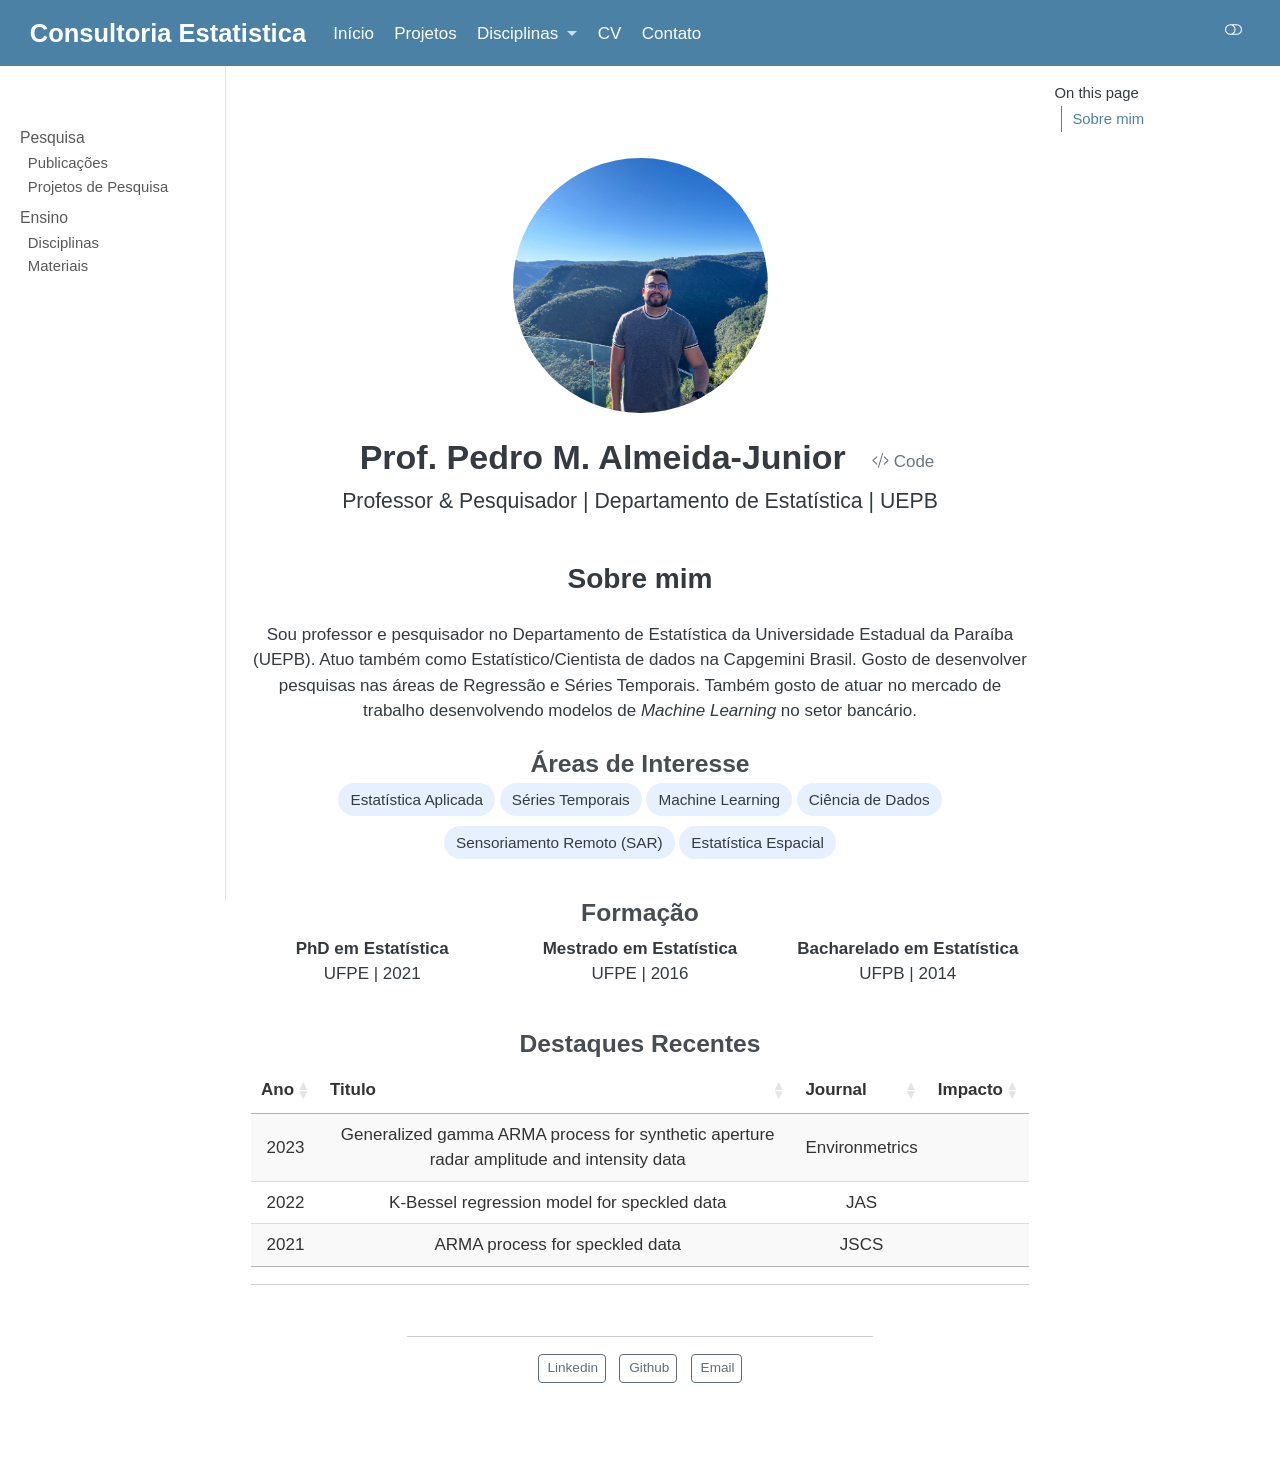
==== docs/index.html @ bc61ded8 "criando site consultoria estatistica" ====
<!DOCTYPE html>
<html xmlns="http://www.w3.org/1999/xhtml" lang="en" xml:lang="en"><head>

<meta charset="utf-8">
<meta name="generator" content="quarto-1.5.56">

<meta name="viewport" content="width=device-width, initial-scale=1.0, user-scalable=yes">


<title>Prof.&nbsp;Pedro M. Almeida-Junior – Consultoria Estatistica</title>
<style>
code{white-space: pre-wrap;}
span.smallcaps{font-variant: small-caps;}
div.columns{display: flex; gap: min(4vw, 1.5em);}
div.column{flex: auto; overflow-x: auto;}
div.hanging-indent{margin-left: 1.5em; text-indent: -1.5em;}
ul.task-list{list-style: none;}
ul.task-list li input[type="checkbox"] {
  width: 0.8em;
  margin: 0 0.8em 0.2em -1em; /* quarto-specific, see https://github.com/quarto-dev/quarto-cli/issues/4556 */ 
  vertical-align: middle;
}
/* CSS for syntax highlighting */
pre > code.sourceCode { white-space: pre; position: relative; }
pre > code.sourceCode > span { line-height: 1.25; }
pre > code.sourceCode > span:empty { height: 1.2em; }
.sourceCode { overflow: visible; }
code.sourceCode > span { color: inherit; text-decoration: inherit; }
div.sourceCode { margin: 1em 0; }
pre.sourceCode { margin: 0; }
@media screen {
div.sourceCode { overflow: auto; }
}
@media print {
pre > code.sourceCode { white-space: pre-wrap; }
pre > code.sourceCode > span { display: inline-block; text-indent: -5em; padding-left: 5em; }
}
pre.numberSource code
  { counter-reset: source-line 0; }
pre.numberSource code > span
  { position: relative; left: -4em; counter-increment: source-line; }
pre.numberSource code > span > a:first-child::before
  { content: counter(source-line);
    position: relative; left: -1em; text-align: right; vertical-align: baseline;
    border: none; display: inline-block;
    -webkit-touch-callout: none; -webkit-user-select: none;
    -khtml-user-select: none; -moz-user-select: none;
    -ms-user-select: none; user-select: none;
    padding: 0 4px; width: 4em;
  }
pre.numberSource { margin-left: 3em;  padding-left: 4px; }
div.sourceCode
  {   }
@media screen {
pre > code.sourceCode > span > a:first-child::before { text-decoration: underline; }
}
</style>


<script src="site_libs/quarto-nav/quarto-nav.js"></script>
<script src="site_libs/quarto-nav/headroom.min.js"></script>
<script src="site_libs/clipboard/clipboard.min.js"></script>
<script src="site_libs/quarto-search/autocomplete.umd.js"></script>
<script src="site_libs/quarto-search/fuse.min.js"></script>
<script src="site_libs/quarto-search/quarto-search.js"></script>
<meta name="quarto:offset" content="./">
<script src="site_libs/quarto-html/quarto.js"></script>
<script src="site_libs/quarto-html/popper.min.js"></script>
<script src="site_libs/quarto-html/tippy.umd.min.js"></script>
<link href="site_libs/quarto-html/tippy.css" rel="stylesheet">
<link href="site_libs/quarto-html/quarto-syntax-highlighting.css" rel="stylesheet" class="quarto-color-scheme" id="quarto-text-highlighting-styles">
<link href="site_libs/quarto-html/quarto-syntax-highlighting-dark.css" rel="prefetch" class="quarto-color-scheme quarto-color-alternate" id="quarto-text-highlighting-styles">
<script src="site_libs/bootstrap/bootstrap.min.js"></script>
<link href="site_libs/bootstrap/bootstrap-icons.css" rel="stylesheet">
<link href="site_libs/bootstrap/bootstrap.min.css" rel="stylesheet" class="quarto-color-scheme" id="quarto-bootstrap" data-mode="light">
<link href="site_libs/bootstrap/bootstrap-dark.min.css" rel="prefetch" class="quarto-color-scheme quarto-color-alternate" id="quarto-bootstrap" data-mode="dark">
<script id="quarto-search-options" type="application/json">{
  "location": "navbar",
  "copy-button": false,
  "collapse-after": 3,
  "panel-placement": "end",
  "type": "overlay",
  "limit": 50,
  "keyboard-shortcut": [
    "f",
    "/",
    "s"
  ],
  "show-item-context": false,
  "language": {
    "search-no-results-text": "No results",
    "search-matching-documents-text": "matching documents",
    "search-copy-link-title": "Copy link to search",
    "search-hide-matches-text": "Hide additional matches",
    "search-more-match-text": "more match in this document",
    "search-more-matches-text": "more matches in this document",
    "search-clear-button-title": "Clear",
    "search-text-placeholder": "",
    "search-detached-cancel-button-title": "Cancel",
    "search-submit-button-title": "Submit",
    "search-label": "Search"
  }
}</script>
<link href="site_libs/htmltools-fill-0.5.9/fill.css" rel="stylesheet">

<script src="site_libs/htmlwidgets-1.6.4/htmlwidgets.js"></script>

<link href="site_libs/datatables-css-0.0.0/datatables-crosstalk.css" rel="stylesheet">

<script src="site_libs/datatables-binding-0.34.0/datatables.js"></script>

<script src="site_libs/jquery-3.6.0/jquery-3.6.0.min.js"></script>

<link href="site_libs/dt-core-1.13.6/css/jquery.dataTables.min.css" rel="stylesheet">

<link href="site_libs/dt-core-1.13.6/css/jquery.dataTables.extra.css" rel="stylesheet">

<script src="site_libs/dt-core-1.13.6/js/jquery.dataTables.min.js"></script>

<link href="site_libs/crosstalk-1.2.2/css/crosstalk.min.css" rel="stylesheet">

<script src="site_libs/crosstalk-1.2.2/js/crosstalk.min.js"></script>



<link rel="stylesheet" href="styles.css">
</head>

<body class="nav-sidebar docked nav-fixed">

<div id="quarto-search-results"></div>
  <header id="quarto-header" class="headroom fixed-top">
    <nav class="navbar navbar-expand-lg " data-bs-theme="dark">
      <div class="navbar-container container-fluid">
      <div class="navbar-brand-container mx-auto">
    <a class="navbar-brand" href="./index.html">
    <span class="navbar-title">Consultoria Estatistica</span>
    </a>
  </div>
            <div id="quarto-search" class="" title="Search"></div>
          <button class="navbar-toggler" type="button" data-bs-toggle="collapse" data-bs-target="#navbarCollapse" aria-controls="navbarCollapse" role="menu" aria-expanded="false" aria-label="Toggle navigation" onclick="if (window.quartoToggleHeadroom) { window.quartoToggleHeadroom(); }">
  <span class="navbar-toggler-icon"></span>
</button>
          <div class="collapse navbar-collapse" id="navbarCollapse">
            <ul class="navbar-nav navbar-nav-scroll me-auto">
  <li class="nav-item">
    <a class="nav-link active" href="./index.html" aria-current="page"> 
<span class="menu-text">Início</span></a>
  </li>  
  <li class="nav-item">
    <a class="nav-link" href="./projects.html"> 
<span class="menu-text">Projetos</span></a>
  </li>  
  <li class="nav-item dropdown ">
    <a class="nav-link dropdown-toggle" href="#" id="nav-menu-disciplinas" role="link" data-bs-toggle="dropdown" aria-expanded="false">
 <span class="menu-text">Disciplinas</span>
    </a>
    <ul class="dropdown-menu" aria-labelledby="nav-menu-disciplinas">    
        <li>
    <a class="dropdown-item" href="./courses.html">
 <span class="dropdown-text">Página geral</span></a>
  </li>  
        <li>
    <a class="dropdown-item" href="./courses.html">
 <span class="dropdown-text">Consultoria Estatística</span></a>
  </li>  
    </ul>
  </li>
  <li class="nav-item">
    <a class="nav-link" href="./cv.html"> 
<span class="menu-text">CV</span></a>
  </li>  
  <li class="nav-item">
    <a class="nav-link" href="./contact.html"> 
<span class="menu-text">Contato</span></a>
  </li>  
</ul>
            <ul class="navbar-nav navbar-nav-scroll ms-auto">
  <li class="nav-item compact">
    <a class="nav-link" href="https://github.com/seu-usuario"> <i class="bi bi-github" role="img">
</i> 
<span class="menu-text"></span></a>
  </li>  
  <li class="nav-item compact">
    <a class="nav-link" href="https://www.linkedin.com/in/seu-usuario/"> <i class="bi bi-linkedin" role="img">
</i> 
<span class="menu-text"></span></a>
  </li>  
</ul>
          </div> <!-- /navcollapse -->
            <div class="quarto-navbar-tools">
  <a href="" class="quarto-color-scheme-toggle quarto-navigation-tool  px-1" onclick="window.quartoToggleColorScheme(); return false;" title="Toggle dark mode"><i class="bi"></i></a>
</div>
      </div> <!-- /container-fluid -->
    </nav>
  <nav class="quarto-secondary-nav">
    <div class="container-fluid d-flex">
      <button type="button" class="quarto-btn-toggle btn" data-bs-toggle="collapse" role="button" data-bs-target=".quarto-sidebar-collapse-item" aria-controls="quarto-sidebar" aria-expanded="false" aria-label="Toggle sidebar navigation" onclick="if (window.quartoToggleHeadroom) { window.quartoToggleHeadroom(); }">
        <i class="bi bi-layout-text-sidebar-reverse"></i>
      </button>
        <nav class="quarto-page-breadcrumbs" aria-label="breadcrumb"><ol class="breadcrumb"><li class="breadcrumb-item">Prof.&nbsp;Pedro M. Almeida-Junior</li></ol></nav>
        <a class="flex-grow-1" role="navigation" data-bs-toggle="collapse" data-bs-target=".quarto-sidebar-collapse-item" aria-controls="quarto-sidebar" aria-expanded="false" aria-label="Toggle sidebar navigation" onclick="if (window.quartoToggleHeadroom) { window.quartoToggleHeadroom(); }">      
        </a>
      <button type="button" class="btn quarto-search-button" aria-label="Search" onclick="window.quartoOpenSearch();">
        <i class="bi bi-search"></i>
      </button>
    </div>
  </nav>
</header>
<!-- content -->
<div id="quarto-content" class="quarto-container page-columns page-rows-contents page-layout-article page-navbar">
<!-- sidebar -->
  <nav id="quarto-sidebar" class="sidebar collapse collapse-horizontal quarto-sidebar-collapse-item sidebar-navigation docked overflow-auto">
        <div class="mt-2 flex-shrink-0 align-items-center">
        <div class="sidebar-search">
        <div id="quarto-search" class="" title="Search"></div>
        </div>
        </div>
    <div class="sidebar-menu-container"> 
    <ul class="list-unstyled mt-1">
        <li class="sidebar-item sidebar-item-section">
      <div class="sidebar-item-container"> 
            <a class="sidebar-item-text sidebar-link text-start" data-bs-toggle="collapse" data-bs-target="#quarto-sidebar-section-1" role="navigation" aria-expanded="true">
 <span class="menu-text">Pesquisa</span></a>
          <a class="sidebar-item-toggle text-start" data-bs-toggle="collapse" data-bs-target="#quarto-sidebar-section-1" role="navigation" aria-expanded="true" aria-label="Toggle section">
            <i class="bi bi-chevron-right ms-2"></i>
          </a> 
      </div>
      <ul id="quarto-sidebar-section-1" class="collapse list-unstyled sidebar-section depth1 show">  
          <li class="sidebar-item">
  <div class="sidebar-item-container"> 
  <a href="./publications.html" class="sidebar-item-text sidebar-link">
 <span class="menu-text">Publicações</span></a>
  </div>
</li>
          <li class="sidebar-item">
  <div class="sidebar-item-container"> 
  <a href="./projects.html" class="sidebar-item-text sidebar-link">
 <span class="menu-text">Projetos de Pesquisa</span></a>
  </div>
</li>
      </ul>
  </li>
        <li class="sidebar-item sidebar-item-section">
      <div class="sidebar-item-container"> 
            <a class="sidebar-item-text sidebar-link text-start" data-bs-toggle="collapse" data-bs-target="#quarto-sidebar-section-2" role="navigation" aria-expanded="true">
 <span class="menu-text">Ensino</span></a>
          <a class="sidebar-item-toggle text-start" data-bs-toggle="collapse" data-bs-target="#quarto-sidebar-section-2" role="navigation" aria-expanded="true" aria-label="Toggle section">
            <i class="bi bi-chevron-right ms-2"></i>
          </a> 
      </div>
      <ul id="quarto-sidebar-section-2" class="collapse list-unstyled sidebar-section depth1 show">  
          <li class="sidebar-item">
  <div class="sidebar-item-container"> 
  <a href="./courses.html" class="sidebar-item-text sidebar-link">
 <span class="menu-text">Disciplinas</span></a>
  </div>
</li>
          <li class="sidebar-item">
  <div class="sidebar-item-container"> 
  <a href="./materials.html" class="sidebar-item-text sidebar-link">
 <span class="menu-text">Materiais</span></a>
  </div>
</li>
      </ul>
  </li>
    </ul>
    </div>
</nav>
<div id="quarto-sidebar-glass" class="quarto-sidebar-collapse-item" data-bs-toggle="collapse" data-bs-target=".quarto-sidebar-collapse-item"></div>
<!-- margin-sidebar -->
    <div id="quarto-margin-sidebar" class="sidebar margin-sidebar">
        <nav id="TOC" role="doc-toc" class="toc-active">
    <h2 id="toc-title">On this page</h2>
  <ul>
  <li><a href="#sobre-mim" id="toc-sobre-mim" class="nav-link active" data-scroll-target="#sobre-mim">Sobre mim</a>
  <ul class="collapse">
  <li><a href="#áreas-de-interesse" id="toc-áreas-de-interesse" class="nav-link" data-scroll-target="#áreas-de-interesse">Áreas de Interesse</a></li>
  <li><a href="#formação" id="toc-formação" class="nav-link" data-scroll-target="#formação">Formação</a></li>
  <li><a href="#destaques-recentes" id="toc-destaques-recentes" class="nav-link" data-scroll-target="#destaques-recentes">Destaques Recentes</a></li>
  </ul></li>
  </ul>
</nav>
    </div>
<!-- main -->
<div class="quarto-about-jolla">
  <img src="figuras/profile2.jpg" class="about-image
  round " style="height: 15em; width: 15em;">
 <header id="title-block-header" class="quarto-title-block default">
<div class="quarto-title">
<div class="quarto-title-block"><div><h1 class="title">Prof.&nbsp;Pedro M. Almeida-Junior</h1><button type="button" class="btn code-tools-button" id="quarto-code-tools-source"><i class="bi"></i> Code</button></div></div>
<p class="subtitle lead">Professor &amp; Pesquisador | Departamento de Estatística | UEPB</p>
</div>
<div class="quarto-title-meta">
  </div>
</header><main class="content" id="quarto-document-content">

<section id="sobre-mim" class="level2">
<h2 data-anchor-id="sobre-mim">Sobre mim</h2>
<p>Sou professor e pesquisador no Departamento de Estatística da Universidade Estadual da Paraíba (UEPB). Atuo também como Estatístico/Cientista de dados na Capgemini Brasil. Gosto de desenvolver pesquisas nas áreas de Regressão e Séries Temporais. Também gosto de atuar no mercado de trabalho desenvolvendo modelos de <em>Machine Learning</em> no setor bancário.</p>
<section id="áreas-de-interesse" class="level3">
<h3 data-anchor-id="áreas-de-interesse">Áreas de Interesse</h3>
<div class="areas">
<p><span>Estatística Aplicada</span> <span>Séries Temporais</span> <span>Machine Learning</span> <span>Ciência de Dados</span></p>
</div>
<div class="areas">
<p><span>Sensoriamento Remoto (SAR)</span> <span>Estatística Espacial</span></p>
</div>
</section>
<section id="formação" class="level3">
<h3 data-anchor-id="formação">Formação</h3>
<div class="grid">
<div class="g-col-4">
<p><strong>PhD em Estatística</strong><br>
UFPE | 2021</p>
</div>
<div class="g-col-4">
<p><strong>Mestrado em Estatística</strong><br>
UFPE | 2016</p>
</div>
<div class="g-col-4">
<p><strong>Bacharelado em Estatística</strong><br>
UFPB | 2014</p>
</div>
</div>
</section>
<section id="destaques-recentes" class="level3">
<h3 data-anchor-id="destaques-recentes">Destaques Recentes</h3>
<div class="cell">
<div class="cell-output-display">
<div class="datatables html-widget html-fill-item" id="htmlwidget-6f9fd30cd6f3abb69f25" style="width:100%;height:auto;"></div>
<script type="application/json" data-for="htmlwidget-6f9fd30cd6f3abb69f25">{"x":{"filter":"none","vertical":false,"data":[[2023,2022,2021],["Generalized gamma ARMA process for synthetic aperture radar amplitude and intensity data","K-Bessel regression model for speckled data","ARMA process for speckled data"],["Environmetrics","JAS","JSCS"],[null,null,null]],"container":"<table class=\"display\">\n  <thead>\n    <tr>\n      <th>Ano<\/th>\n      <th>Titulo<\/th>\n      <th>Journal<\/th>\n      <th>Impacto<\/th>\n    <\/tr>\n  <\/thead>\n<\/table>","options":{"pageLength":5,"dom":"t","columnDefs":[{"className":"dt-center","targets":[0,3]},{"name":"Ano","targets":0},{"name":"Titulo","targets":1},{"name":"Journal","targets":2},{"name":"Impacto","targets":3}],"order":[],"autoWidth":false,"orderClasses":false,"lengthMenu":[5,10,25,50,100]}},"evals":[],"jsHooks":[]}</script>
</div>
</div>
<hr>


<!-- -->
</section>
</section>
</main> 
  <hr class="about-sep">
   <div class="about-links">
  <a href="https://www.linkedin.com/in/seu-usuario/" class="about-link" rel="" target="">
    <i class="bi bi-linkedin"></i>
     <span class="about-link-text">Linkedin</span>
  </a>
  <a href="https://github.com/seu-usuario" class="about-link" rel="" target="">
    <i class="bi bi-github"></i>
     <span class="about-link-text">Github</span>
  </a>
  <a href="mailto:seu-email" class="about-link" rel="" target="">
    <i class="bi bi-envelope"></i>
     <span class="about-link-text">Email</span>
  </a>
</div>
</div>
 <!-- /main -->
<script id="quarto-html-after-body" type="application/javascript">
window.document.addEventListener("DOMContentLoaded", function (event) {
  const toggleBodyColorMode = (bsSheetEl) => {
    const mode = bsSheetEl.getAttribute("data-mode");
    const bodyEl = window.document.querySelector("body");
    if (mode === "dark") {
      bodyEl.classList.add("quarto-dark");
      bodyEl.classList.remove("quarto-light");
    } else {
      bodyEl.classList.add("quarto-light");
      bodyEl.classList.remove("quarto-dark");
    }
  }
  const toggleBodyColorPrimary = () => {
    const bsSheetEl = window.document.querySelector("link#quarto-bootstrap");
    if (bsSheetEl) {
      toggleBodyColorMode(bsSheetEl);
    }
  }
  toggleBodyColorPrimary();  
  const disableStylesheet = (stylesheets) => {
    for (let i=0; i < stylesheets.length; i++) {
      const stylesheet = stylesheets[i];
      stylesheet.rel = 'prefetch';
    }
  }
  const enableStylesheet = (stylesheets) => {
    for (let i=0; i < stylesheets.length; i++) {
      const stylesheet = stylesheets[i];
      stylesheet.rel = 'stylesheet';
    }
  }
  const manageTransitions = (selector, allowTransitions) => {
    const els = window.document.querySelectorAll(selector);
    for (let i=0; i < els.length; i++) {
      const el = els[i];
      if (allowTransitions) {
        el.classList.remove('notransition');
      } else {
        el.classList.add('notransition');
      }
    }
  }
  const toggleGiscusIfUsed = (isAlternate, darkModeDefault) => {
    const baseTheme = document.querySelector('#giscus-base-theme')?.value ?? 'light';
    const alternateTheme = document.querySelector('#giscus-alt-theme')?.value ?? 'dark';
    let newTheme = '';
    if(darkModeDefault) {
      newTheme = isAlternate ? baseTheme : alternateTheme;
    } else {
      newTheme = isAlternate ? alternateTheme : baseTheme;
    }
    const changeGiscusTheme = () => {
      // From: https://github.com/giscus/giscus/issues/336
      const sendMessage = (message) => {
        const iframe = document.querySelector('iframe.giscus-frame');
        if (!iframe) return;
        iframe.contentWindow.postMessage({ giscus: message }, 'https://giscus.app');
      }
      sendMessage({
        setConfig: {
          theme: newTheme
        }
      });
    }
    const isGiscussLoaded = window.document.querySelector('iframe.giscus-frame') !== null;
    if (isGiscussLoaded) {
      changeGiscusTheme();
    }
  }
  const toggleColorMode = (alternate) => {
    // Switch the stylesheets
    const alternateStylesheets = window.document.querySelectorAll('link.quarto-color-scheme.quarto-color-alternate');
    manageTransitions('#quarto-margin-sidebar .nav-link', false);
    if (alternate) {
      enableStylesheet(alternateStylesheets);
      for (const sheetNode of alternateStylesheets) {
        if (sheetNode.id === "quarto-bootstrap") {
          toggleBodyColorMode(sheetNode);
        }
      }
    } else {
      disableStylesheet(alternateStylesheets);
      toggleBodyColorPrimary();
    }
    manageTransitions('#quarto-margin-sidebar .nav-link', true);
    // Switch the toggles
    const toggles = window.document.querySelectorAll('.quarto-color-scheme-toggle');
    for (let i=0; i < toggles.length; i++) {
      const toggle = toggles[i];
      if (toggle) {
        if (alternate) {
          toggle.classList.add("alternate");     
        } else {
          toggle.classList.remove("alternate");
        }
      }
    }
    // Hack to workaround the fact that safari doesn't
    // properly recolor the scrollbar when toggling (#1455)
    if (navigator.userAgent.indexOf('Safari') > 0 && navigator.userAgent.indexOf('Chrome') == -1) {
      manageTransitions("body", false);
      window.scrollTo(0, 1);
      setTimeout(() => {
        window.scrollTo(0, 0);
        manageTransitions("body", true);
      }, 40);  
    }
  }
  const isFileUrl = () => { 
    return window.location.protocol === 'file:';
  }
  const hasAlternateSentinel = () => {  
    let styleSentinel = getColorSchemeSentinel();
    if (styleSentinel !== null) {
      return styleSentinel === "alternate";
    } else {
      return false;
    }
  }
  const setStyleSentinel = (alternate) => {
    const value = alternate ? "alternate" : "default";
    if (!isFileUrl()) {
      window.localStorage.setItem("quarto-color-scheme", value);
    } else {
      localAlternateSentinel = value;
    }
  }
  const getColorSchemeSentinel = () => {
    if (!isFileUrl()) {
      const storageValue = window.localStorage.getItem("quarto-color-scheme");
      return storageValue != null ? storageValue : localAlternateSentinel;
    } else {
      return localAlternateSentinel;
    }
  }
  const darkModeDefault = false;
  let localAlternateSentinel = darkModeDefault ? 'alternate' : 'default';
  // Dark / light mode switch
  window.quartoToggleColorScheme = () => {
    // Read the current dark / light value 
    let toAlternate = !hasAlternateSentinel();
    toggleColorMode(toAlternate);
    setStyleSentinel(toAlternate);
    toggleGiscusIfUsed(toAlternate, darkModeDefault);
  };
  // Ensure there is a toggle, if there isn't float one in the top right
  if (window.document.querySelector('.quarto-color-scheme-toggle') === null) {
    const a = window.document.createElement('a');
    a.classList.add('top-right');
    a.classList.add('quarto-color-scheme-toggle');
    a.href = "";
    a.onclick = function() { try { window.quartoToggleColorScheme(); } catch {} return false; };
    const i = window.document.createElement("i");
    i.classList.add('bi');
    a.appendChild(i);
    window.document.body.appendChild(a);
  }
  // Switch to dark mode if need be
  if (hasAlternateSentinel()) {
    toggleColorMode(true);
  } else {
    toggleColorMode(false);
  }
  const isCodeAnnotation = (el) => {
    for (const clz of el.classList) {
      if (clz.startsWith('code-annotation-')) {                     
        return true;
      }
    }
    return false;
  }
  const onCopySuccess = function(e) {
    // button target
    const button = e.trigger;
    // don't keep focus
    button.blur();
    // flash "checked"
    button.classList.add('code-copy-button-checked');
    var currentTitle = button.getAttribute("title");
    button.setAttribute("title", "Copied!");
    let tooltip;
    if (window.bootstrap) {
      button.setAttribute("data-bs-toggle", "tooltip");
      button.setAttribute("data-bs-placement", "left");
      button.setAttribute("data-bs-title", "Copied!");
      tooltip = new bootstrap.Tooltip(button, 
        { trigger: "manual", 
          customClass: "code-copy-button-tooltip",
          offset: [0, -8]});
      tooltip.show();    
    }
    setTimeout(function() {
      if (tooltip) {
        tooltip.hide();
        button.removeAttribute("data-bs-title");
        button.removeAttribute("data-bs-toggle");
        button.removeAttribute("data-bs-placement");
      }
      button.setAttribute("title", currentTitle);
      button.classList.remove('code-copy-button-checked');
    }, 1000);
    // clear code selection
    e.clearSelection();
  }
  const getTextToCopy = function(trigger) {
      const codeEl = trigger.previousElementSibling.cloneNode(true);
      for (const childEl of codeEl.children) {
        if (isCodeAnnotation(childEl)) {
          childEl.remove();
        }
      }
      return codeEl.innerText;
  }
  const clipboard = new window.ClipboardJS('.code-copy-button:not([data-in-quarto-modal])', {
    text: getTextToCopy
  });
  clipboard.on('success', onCopySuccess);
  if (window.document.getElementById('quarto-embedded-source-code-modal')) {
    // For code content inside modals, clipBoardJS needs to be initialized with a container option
    // TODO: Check when it could be a function (https://github.com/zenorocha/clipboard.js/issues/860)
    const clipboardModal = new window.ClipboardJS('.code-copy-button[data-in-quarto-modal]', {
      text: getTextToCopy,
      container: window.document.getElementById('quarto-embedded-source-code-modal')
    });
    clipboardModal.on('success', onCopySuccess);
  }
  const viewSource = window.document.getElementById('quarto-view-source') ||
                     window.document.getElementById('quarto-code-tools-source');
  if (viewSource) {
    const sourceUrl = viewSource.getAttribute("data-quarto-source-url");
    viewSource.addEventListener("click", function(e) {
      if (sourceUrl) {
        // rstudio viewer pane
        if (/\bcapabilities=\b/.test(window.location)) {
          window.open(sourceUrl);
        } else {
          window.location.href = sourceUrl;
        }
      } else {
        const modal = new bootstrap.Modal(document.getElementById('quarto-embedded-source-code-modal'));
        modal.show();
      }
      return false;
    });
  }
  function toggleCodeHandler(show) {
    return function(e) {
      const detailsSrc = window.document.querySelectorAll(".cell > details > .sourceCode");
      for (let i=0; i<detailsSrc.length; i++) {
        const details = detailsSrc[i].parentElement;
        if (show) {
          details.open = true;
        } else {
          details.removeAttribute("open");
        }
      }
      const cellCodeDivs = window.document.querySelectorAll(".cell > .sourceCode");
      const fromCls = show ? "hidden" : "unhidden";
      const toCls = show ? "unhidden" : "hidden";
      for (let i=0; i<cellCodeDivs.length; i++) {
        const codeDiv = cellCodeDivs[i];
        if (codeDiv.classList.contains(fromCls)) {
          codeDiv.classList.remove(fromCls);
          codeDiv.classList.add(toCls);
        } 
      }
      return false;
    }
  }
  const hideAllCode = window.document.getElementById("quarto-hide-all-code");
  if (hideAllCode) {
    hideAllCode.addEventListener("click", toggleCodeHandler(false));
  }
  const showAllCode = window.document.getElementById("quarto-show-all-code");
  if (showAllCode) {
    showAllCode.addEventListener("click", toggleCodeHandler(true));
  }
    var localhostRegex = new RegExp(/^(?:http|https):\/\/localhost\:?[0-9]*\//);
    var mailtoRegex = new RegExp(/^mailto:/);
      var filterRegex = new RegExp('/' + window.location.host + '/');
    var isInternal = (href) => {
        return filterRegex.test(href) || localhostRegex.test(href) || mailtoRegex.test(href);
    }
    // Inspect non-navigation links and adorn them if external
 	var links = window.document.querySelectorAll('a[href]:not(.nav-link):not(.navbar-brand):not(.toc-action):not(.sidebar-link):not(.sidebar-item-toggle):not(.pagination-link):not(.no-external):not([aria-hidden]):not(.dropdown-item):not(.quarto-navigation-tool):not(.about-link)');
    for (var i=0; i<links.length; i++) {
      const link = links[i];
      if (!isInternal(link.href)) {
        // undo the damage that might have been done by quarto-nav.js in the case of
        // links that we want to consider external
        if (link.dataset.originalHref !== undefined) {
          link.href = link.dataset.originalHref;
        }
      }
    }
  function tippyHover(el, contentFn, onTriggerFn, onUntriggerFn) {
    const config = {
      allowHTML: true,
      maxWidth: 500,
      delay: 100,
      arrow: false,
      appendTo: function(el) {
          return el.parentElement;
      },
      interactive: true,
      interactiveBorder: 10,
      theme: 'quarto',
      placement: 'bottom-start',
    };
    if (contentFn) {
      config.content = contentFn;
    }
    if (onTriggerFn) {
      config.onTrigger = onTriggerFn;
    }
    if (onUntriggerFn) {
      config.onUntrigger = onUntriggerFn;
    }
    window.tippy(el, config); 
  }
  const noterefs = window.document.querySelectorAll('a[role="doc-noteref"]');
  for (var i=0; i<noterefs.length; i++) {
    const ref = noterefs[i];
    tippyHover(ref, function() {
      // use id or data attribute instead here
      let href = ref.getAttribute('data-footnote-href') || ref.getAttribute('href');
      try { href = new URL(href).hash; } catch {}
      const id = href.replace(/^#\/?/, "");
      const note = window.document.getElementById(id);
      if (note) {
        return note.innerHTML;
      } else {
        return "";
      }
    });
  }
  const xrefs = window.document.querySelectorAll('a.quarto-xref');
  const processXRef = (id, note) => {
    // Strip column container classes
    const stripColumnClz = (el) => {
      el.classList.remove("page-full", "page-columns");
      if (el.children) {
        for (const child of el.children) {
          stripColumnClz(child);
        }
      }
    }
    stripColumnClz(note)
    if (id === null || id.startsWith('sec-')) {
      // Special case sections, only their first couple elements
      const container = document.createElement("div");
      if (note.children && note.children.length > 2) {
        container.appendChild(note.children[0].cloneNode(true));
        for (let i = 1; i < note.children.length; i++) {
          const child = note.children[i];
          if (child.tagName === "P" && child.innerText === "") {
            continue;
          } else {
            container.appendChild(child.cloneNode(true));
            break;
          }
        }
        if (window.Quarto?.typesetMath) {
          window.Quarto.typesetMath(container);
        }
        return container.innerHTML
      } else {
        if (window.Quarto?.typesetMath) {
          window.Quarto.typesetMath(note);
        }
        return note.innerHTML;
      }
    } else {
      // Remove any anchor links if they are present
      const anchorLink = note.querySelector('a.anchorjs-link');
      if (anchorLink) {
        anchorLink.remove();
      }
      if (window.Quarto?.typesetMath) {
        window.Quarto.typesetMath(note);
      }
      // TODO in 1.5, we should make sure this works without a callout special case
      if (note.classList.contains("callout")) {
        return note.outerHTML;
      } else {
        return note.innerHTML;
      }
    }
  }
  for (var i=0; i<xrefs.length; i++) {
    const xref = xrefs[i];
    tippyHover(xref, undefined, function(instance) {
      instance.disable();
      let url = xref.getAttribute('href');
      let hash = undefined; 
      if (url.startsWith('#')) {
        hash = url;
      } else {
        try { hash = new URL(url).hash; } catch {}
      }
      if (hash) {
        const id = hash.replace(/^#\/?/, "");
        const note = window.document.getElementById(id);
        if (note !== null) {
          try {
            const html = processXRef(id, note.cloneNode(true));
            instance.setContent(html);
          } finally {
            instance.enable();
            instance.show();
          }
        } else {
          // See if we can fetch this
          fetch(url.split('#')[0])
          .then(res => res.text())
          .then(html => {
            const parser = new DOMParser();
            const htmlDoc = parser.parseFromString(html, "text/html");
            const note = htmlDoc.getElementById(id);
            if (note !== null) {
              const html = processXRef(id, note);
              instance.setContent(html);
            } 
          }).finally(() => {
            instance.enable();
            instance.show();
          });
        }
      } else {
        // See if we can fetch a full url (with no hash to target)
        // This is a special case and we should probably do some content thinning / targeting
        fetch(url)
        .then(res => res.text())
        .then(html => {
          const parser = new DOMParser();
          const htmlDoc = parser.parseFromString(html, "text/html");
          const note = htmlDoc.querySelector('main.content');
          if (note !== null) {
            // This should only happen for chapter cross references
            // (since there is no id in the URL)
            // remove the first header
            if (note.children.length > 0 && note.children[0].tagName === "HEADER") {
              note.children[0].remove();
            }
            const html = processXRef(null, note);
            instance.setContent(html);
          } 
        }).finally(() => {
          instance.enable();
          instance.show();
        });
      }
    }, function(instance) {
    });
  }
      let selectedAnnoteEl;
      const selectorForAnnotation = ( cell, annotation) => {
        let cellAttr = 'data-code-cell="' + cell + '"';
        let lineAttr = 'data-code-annotation="' +  annotation + '"';
        const selector = 'span[' + cellAttr + '][' + lineAttr + ']';
        return selector;
      }
      const selectCodeLines = (annoteEl) => {
        const doc = window.document;
        const targetCell = annoteEl.getAttribute("data-target-cell");
        const targetAnnotation = annoteEl.getAttribute("data-target-annotation");
        const annoteSpan = window.document.querySelector(selectorForAnnotation(targetCell, targetAnnotation));
        const lines = annoteSpan.getAttribute("data-code-lines").split(",");
        const lineIds = lines.map((line) => {
          return targetCell + "-" + line;
        })
        let top = null;
        let height = null;
        let parent = null;
        if (lineIds.length > 0) {
            //compute the position of the single el (top and bottom and make a div)
            const el = window.document.getElementById(lineIds[0]);
            top = el.offsetTop;
            height = el.offsetHeight;
            parent = el.parentElement.parentElement;
          if (lineIds.length > 1) {
            const lastEl = window.document.getElementById(lineIds[lineIds.length - 1]);
            const bottom = lastEl.offsetTop + lastEl.offsetHeight;
            height = bottom - top;
          }
          if (top !== null && height !== null && parent !== null) {
            // cook up a div (if necessary) and position it 
            let div = window.document.getElementById("code-annotation-line-highlight");
            if (div === null) {
              div = window.document.createElement("div");
              div.setAttribute("id", "code-annotation-line-highlight");
              div.style.position = 'absolute';
              parent.appendChild(div);
            }
            div.style.top = top - 2 + "px";
            div.style.height = height + 4 + "px";
            div.style.left = 0;
            let gutterDiv = window.document.getElementById("code-annotation-line-highlight-gutter");
            if (gutterDiv === null) {
              gutterDiv = window.document.createElement("div");
              gutterDiv.setAttribute("id", "code-annotation-line-highlight-gutter");
              gutterDiv.style.position = 'absolute';
              const codeCell = window.document.getElementById(targetCell);
              const gutter = codeCell.querySelector('.code-annotation-gutter');
              gutter.appendChild(gutterDiv);
            }
            gutterDiv.style.top = top - 2 + "px";
            gutterDiv.style.height = height + 4 + "px";
          }
          selectedAnnoteEl = annoteEl;
        }
      };
      const unselectCodeLines = () => {
        const elementsIds = ["code-annotation-line-highlight", "code-annotation-line-highlight-gutter"];
        elementsIds.forEach((elId) => {
          const div = window.document.getElementById(elId);
          if (div) {
            div.remove();
          }
        });
        selectedAnnoteEl = undefined;
      };
        // Handle positioning of the toggle
    window.addEventListener(
      "resize",
      throttle(() => {
        elRect = undefined;
        if (selectedAnnoteEl) {
          selectCodeLines(selectedAnnoteEl);
        }
      }, 10)
    );
    function throttle(fn, ms) {
    let throttle = false;
    let timer;
      return (...args) => {
        if(!throttle) { // first call gets through
            fn.apply(this, args);
            throttle = true;
        } else { // all the others get throttled
            if(timer) clearTimeout(timer); // cancel #2
            timer = setTimeout(() => {
              fn.apply(this, args);
              timer = throttle = false;
            }, ms);
        }
      };
    }
      // Attach click handler to the DT
      const annoteDls = window.document.querySelectorAll('dt[data-target-cell]');
      for (const annoteDlNode of annoteDls) {
        annoteDlNode.addEventListener('click', (event) => {
          const clickedEl = event.target;
          if (clickedEl !== selectedAnnoteEl) {
            unselectCodeLines();
            const activeEl = window.document.querySelector('dt[data-target-cell].code-annotation-active');
            if (activeEl) {
              activeEl.classList.remove('code-annotation-active');
            }
            selectCodeLines(clickedEl);
            clickedEl.classList.add('code-annotation-active');
          } else {
            // Unselect the line
            unselectCodeLines();
            clickedEl.classList.remove('code-annotation-active');
          }
        });
      }
  const findCites = (el) => {
    const parentEl = el.parentElement;
    if (parentEl) {
      const cites = parentEl.dataset.cites;
      if (cites) {
        return {
          el,
          cites: cites.split(' ')
        };
      } else {
        return findCites(el.parentElement)
      }
    } else {
      return undefined;
    }
  };
  var bibliorefs = window.document.querySelectorAll('a[role="doc-biblioref"]');
  for (var i=0; i<bibliorefs.length; i++) {
    const ref = bibliorefs[i];
    const citeInfo = findCites(ref);
    if (citeInfo) {
      tippyHover(citeInfo.el, function() {
        var popup = window.document.createElement('div');
        citeInfo.cites.forEach(function(cite) {
          var citeDiv = window.document.createElement('div');
          citeDiv.classList.add('hanging-indent');
          citeDiv.classList.add('csl-entry');
          var biblioDiv = window.document.getElementById('ref-' + cite);
          if (biblioDiv) {
            citeDiv.innerHTML = biblioDiv.innerHTML;
          }
          popup.appendChild(citeDiv);
        });
        return popup.innerHTML;
      });
    }
  }
});
</script><div class="modal fade" id="quarto-embedded-source-code-modal" tabindex="-1" aria-labelledby="quarto-embedded-source-code-modal-label" aria-hidden="true"><div class="modal-dialog modal-dialog-scrollable"><div class="modal-content"><div class="modal-header"><h5 class="modal-title" id="quarto-embedded-source-code-modal-label">Source Code</h5><button class="btn-close" data-bs-dismiss="modal"></button></div><div class="modal-body"><div class="">
<div class="sourceCode" id="cb1" data-shortcodes="false"><pre class="sourceCode markdown code-with-copy"><code class="sourceCode markdown"><span id="cb1-1"><a href="#cb1-1" aria-hidden="true" tabindex="-1"></a><span class="co">---</span></span>
<span id="cb1-2"><a href="#cb1-2" aria-hidden="true" tabindex="-1"></a><span class="an">title:</span><span class="co"> "Prof. Pedro M. Almeida-Junior"</span></span>
<span id="cb1-3"><a href="#cb1-3" aria-hidden="true" tabindex="-1"></a><span class="an">subtitle:</span><span class="co"> "Professor &amp; Pesquisador | Departamento de Estatística | UEPB"</span></span>
<span id="cb1-4"><a href="#cb1-4" aria-hidden="true" tabindex="-1"></a><span class="an">image:</span><span class="co"> figuras/profile2.jpg</span></span>
<span id="cb1-5"><a href="#cb1-5" aria-hidden="true" tabindex="-1"></a><span class="an">about:</span></span>
<span id="cb1-6"><a href="#cb1-6" aria-hidden="true" tabindex="-1"></a><span class="co">  template: jolla</span></span>
<span id="cb1-7"><a href="#cb1-7" aria-hidden="true" tabindex="-1"></a><span class="co">  links:</span></span>
<span id="cb1-8"><a href="#cb1-8" aria-hidden="true" tabindex="-1"></a><span class="co">    - icon: linkedin</span></span>
<span id="cb1-9"><a href="#cb1-9" aria-hidden="true" tabindex="-1"></a><span class="co">      text: Linkedin</span></span>
<span id="cb1-10"><a href="#cb1-10" aria-hidden="true" tabindex="-1"></a><span class="co">      href: https://www.linkedin.com/in/seu-usuario/</span></span>
<span id="cb1-11"><a href="#cb1-11" aria-hidden="true" tabindex="-1"></a><span class="co">    - icon: github</span></span>
<span id="cb1-12"><a href="#cb1-12" aria-hidden="true" tabindex="-1"></a><span class="co">      text: Github</span></span>
<span id="cb1-13"><a href="#cb1-13" aria-hidden="true" tabindex="-1"></a><span class="co">      href: https://github.com/seu-usuario</span></span>
<span id="cb1-14"><a href="#cb1-14" aria-hidden="true" tabindex="-1"></a><span class="co">    - icon: envelope</span></span>
<span id="cb1-15"><a href="#cb1-15" aria-hidden="true" tabindex="-1"></a><span class="co">      text: Email</span></span>
<span id="cb1-16"><a href="#cb1-16" aria-hidden="true" tabindex="-1"></a><span class="co">      href: mailto:seu-email</span></span>
<span id="cb1-17"><a href="#cb1-17" aria-hidden="true" tabindex="-1"></a><span class="an">format:</span></span>
<span id="cb1-18"><a href="#cb1-18" aria-hidden="true" tabindex="-1"></a><span class="co">  html:</span></span>
<span id="cb1-19"><a href="#cb1-19" aria-hidden="true" tabindex="-1"></a><span class="co">    css: styles.css</span></span>
<span id="cb1-20"><a href="#cb1-20" aria-hidden="true" tabindex="-1"></a><span class="co">---</span></span>
<span id="cb1-21"><a href="#cb1-21" aria-hidden="true" tabindex="-1"></a></span>
<span id="cb1-22"><a href="#cb1-22" aria-hidden="true" tabindex="-1"></a></span>
<span id="cb1-23"><a href="#cb1-23" aria-hidden="true" tabindex="-1"></a></span>
<span id="cb1-24"><a href="#cb1-24" aria-hidden="true" tabindex="-1"></a><span class="fu">## Sobre mim</span></span>
<span id="cb1-25"><a href="#cb1-25" aria-hidden="true" tabindex="-1"></a></span>
<span id="cb1-26"><a href="#cb1-26" aria-hidden="true" tabindex="-1"></a>Sou professor e pesquisador no Departamento de Estatística da Universidade Estadual da Paraíba (UEPB). Atuo também como Estatístico/Cientista de dados na Capgemini Brasil. Gosto de desenvolver pesquisas nas áreas de Regressão e Séries Temporais. Também gosto de atuar no mercado de trabalho desenvolvendo modelos de *Machine Learning*  no setor bancário. </span>
<span id="cb1-27"><a href="#cb1-27" aria-hidden="true" tabindex="-1"></a></span>
<span id="cb1-28"><a href="#cb1-28" aria-hidden="true" tabindex="-1"></a><span class="fu">### Áreas de Interesse</span></span>
<span id="cb1-29"><a href="#cb1-29" aria-hidden="true" tabindex="-1"></a></span>
<span id="cb1-30"><a href="#cb1-30" aria-hidden="true" tabindex="-1"></a></span>
<span id="cb1-31"><a href="#cb1-31" aria-hidden="true" tabindex="-1"></a>::: {.areas}</span>
<span id="cb1-32"><a href="#cb1-32" aria-hidden="true" tabindex="-1"></a>&lt;span&gt;Estatística Aplicada&lt;/span&gt;</span>
<span id="cb1-33"><a href="#cb1-33" aria-hidden="true" tabindex="-1"></a>&lt;span&gt;Séries Temporais&lt;/span&gt;</span>
<span id="cb1-34"><a href="#cb1-34" aria-hidden="true" tabindex="-1"></a>&lt;span&gt;Machine Learning&lt;/span&gt;</span>
<span id="cb1-35"><a href="#cb1-35" aria-hidden="true" tabindex="-1"></a>&lt;span&gt;Ciência de Dados&lt;/span&gt;</span>
<span id="cb1-36"><a href="#cb1-36" aria-hidden="true" tabindex="-1"></a>:::</span>
<span id="cb1-37"><a href="#cb1-37" aria-hidden="true" tabindex="-1"></a></span>
<span id="cb1-38"><a href="#cb1-38" aria-hidden="true" tabindex="-1"></a>::: {.areas}</span>
<span id="cb1-39"><a href="#cb1-39" aria-hidden="true" tabindex="-1"></a>&lt;span&gt;Sensoriamento Remoto (SAR)&lt;/span&gt;</span>
<span id="cb1-40"><a href="#cb1-40" aria-hidden="true" tabindex="-1"></a>&lt;span&gt;Estatística Espacial&lt;/span&gt;</span>
<span id="cb1-41"><a href="#cb1-41" aria-hidden="true" tabindex="-1"></a>:::</span>
<span id="cb1-42"><a href="#cb1-42" aria-hidden="true" tabindex="-1"></a></span>
<span id="cb1-43"><a href="#cb1-43" aria-hidden="true" tabindex="-1"></a><span class="fu">### Formação</span></span>
<span id="cb1-44"><a href="#cb1-44" aria-hidden="true" tabindex="-1"></a></span>
<span id="cb1-45"><a href="#cb1-45" aria-hidden="true" tabindex="-1"></a>::: {.grid}</span>
<span id="cb1-46"><a href="#cb1-46" aria-hidden="true" tabindex="-1"></a></span>
<span id="cb1-47"><a href="#cb1-47" aria-hidden="true" tabindex="-1"></a>::: {.g-col-4}</span>
<span id="cb1-48"><a href="#cb1-48" aria-hidden="true" tabindex="-1"></a>**PhD em Estatística**  </span>
<span id="cb1-49"><a href="#cb1-49" aria-hidden="true" tabindex="-1"></a>UFPE | 2021</span>
<span id="cb1-50"><a href="#cb1-50" aria-hidden="true" tabindex="-1"></a>:::</span>
<span id="cb1-51"><a href="#cb1-51" aria-hidden="true" tabindex="-1"></a></span>
<span id="cb1-52"><a href="#cb1-52" aria-hidden="true" tabindex="-1"></a>::: {.g-col-4}</span>
<span id="cb1-53"><a href="#cb1-53" aria-hidden="true" tabindex="-1"></a>**Mestrado em Estatística**  </span>
<span id="cb1-54"><a href="#cb1-54" aria-hidden="true" tabindex="-1"></a>UFPE | 2016</span>
<span id="cb1-55"><a href="#cb1-55" aria-hidden="true" tabindex="-1"></a>:::</span>
<span id="cb1-56"><a href="#cb1-56" aria-hidden="true" tabindex="-1"></a></span>
<span id="cb1-57"><a href="#cb1-57" aria-hidden="true" tabindex="-1"></a>::: {.g-col-4}</span>
<span id="cb1-58"><a href="#cb1-58" aria-hidden="true" tabindex="-1"></a>**Bacharelado em Estatística**  </span>
<span id="cb1-59"><a href="#cb1-59" aria-hidden="true" tabindex="-1"></a>UFPB | 2014</span>
<span id="cb1-60"><a href="#cb1-60" aria-hidden="true" tabindex="-1"></a>:::</span>
<span id="cb1-61"><a href="#cb1-61" aria-hidden="true" tabindex="-1"></a></span>
<span id="cb1-62"><a href="#cb1-62" aria-hidden="true" tabindex="-1"></a>:::</span>
<span id="cb1-63"><a href="#cb1-63" aria-hidden="true" tabindex="-1"></a></span>
<span id="cb1-64"><a href="#cb1-64" aria-hidden="true" tabindex="-1"></a><span class="fu">### Destaques Recentes</span></span>
<span id="cb1-65"><a href="#cb1-65" aria-hidden="true" tabindex="-1"></a></span>
<span id="cb1-68"><a href="#cb1-68" aria-hidden="true" tabindex="-1"></a><span class="in">```{r}</span></span>
<span id="cb1-69"><a href="#cb1-69" aria-hidden="true" tabindex="-1"></a><span class="co">#| echo: false</span></span>
<span id="cb1-70"><a href="#cb1-70" aria-hidden="true" tabindex="-1"></a><span class="co">#| warning: false</span></span>
<span id="cb1-71"><a href="#cb1-71" aria-hidden="true" tabindex="-1"></a><span class="co">#| message: false</span></span>
<span id="cb1-72"><a href="#cb1-72" aria-hidden="true" tabindex="-1"></a><span class="fu">library</span>(DT)</span>
<span id="cb1-73"><a href="#cb1-73" aria-hidden="true" tabindex="-1"></a><span class="fu">library</span>(dplyr)</span>
<span id="cb1-74"><a href="#cb1-74" aria-hidden="true" tabindex="-1"></a></span>
<span id="cb1-75"><a href="#cb1-75" aria-hidden="true" tabindex="-1"></a><span class="co"># Dados das publicações recentes (você pode carregar de um CSV)</span></span>
<span id="cb1-76"><a href="#cb1-76" aria-hidden="true" tabindex="-1"></a>publicacoes_recentes <span class="ot">&lt;-</span> <span class="fu">data.frame</span>(</span>
<span id="cb1-77"><a href="#cb1-77" aria-hidden="true" tabindex="-1"></a>  <span class="at">Ano =</span> <span class="fu">c</span>(<span class="dv">2023</span>, <span class="dv">2022</span>, <span class="dv">2021</span>),</span>
<span id="cb1-78"><a href="#cb1-78" aria-hidden="true" tabindex="-1"></a>  <span class="at">Titulo =</span> <span class="fu">c</span>(</span>
<span id="cb1-79"><a href="#cb1-79" aria-hidden="true" tabindex="-1"></a>    <span class="st">"Generalized gamma ARMA process for synthetic aperture radar amplitude and intensity data"</span>,</span>
<span id="cb1-80"><a href="#cb1-80" aria-hidden="true" tabindex="-1"></a>    <span class="st">"K-Bessel regression model for speckled data"</span>, </span>
<span id="cb1-81"><a href="#cb1-81" aria-hidden="true" tabindex="-1"></a>    <span class="st">"ARMA process for speckled data"</span></span>
<span id="cb1-82"><a href="#cb1-82" aria-hidden="true" tabindex="-1"></a>  ),</span>
<span id="cb1-83"><a href="#cb1-83" aria-hidden="true" tabindex="-1"></a>  <span class="at">Journal =</span> <span class="fu">c</span>(<span class="st">"Environmetrics"</span>, <span class="st">"JAS"</span>, <span class="st">"JSCS"</span>),</span>
<span id="cb1-84"><a href="#cb1-84" aria-hidden="true" tabindex="-1"></a>  <span class="at">Impacto =</span> <span class="cn">NA</span></span>
<span id="cb1-85"><a href="#cb1-85" aria-hidden="true" tabindex="-1"></a>)</span>
<span id="cb1-86"><a href="#cb1-86" aria-hidden="true" tabindex="-1"></a></span>
<span id="cb1-87"><a href="#cb1-87" aria-hidden="true" tabindex="-1"></a>DT<span class="sc">::</span><span class="fu">datatable</span>(</span>
<span id="cb1-88"><a href="#cb1-88" aria-hidden="true" tabindex="-1"></a>  publicacoes_recentes,</span>
<span id="cb1-89"><a href="#cb1-89" aria-hidden="true" tabindex="-1"></a>  <span class="at">options =</span> <span class="fu">list</span>(</span>
<span id="cb1-90"><a href="#cb1-90" aria-hidden="true" tabindex="-1"></a>    <span class="at">pageLength =</span> <span class="dv">5</span>,</span>
<span id="cb1-91"><a href="#cb1-91" aria-hidden="true" tabindex="-1"></a>    <span class="at">dom =</span> <span class="st">'t'</span>,</span>
<span id="cb1-92"><a href="#cb1-92" aria-hidden="true" tabindex="-1"></a>    <span class="at">columnDefs =</span> <span class="fu">list</span>(<span class="fu">list</span>(<span class="at">className =</span> <span class="st">'dt-center'</span>, <span class="at">targets =</span> <span class="fu">c</span>(<span class="dv">0</span>, <span class="dv">3</span>)))</span>
<span id="cb1-93"><a href="#cb1-93" aria-hidden="true" tabindex="-1"></a>  ),</span>
<span id="cb1-94"><a href="#cb1-94" aria-hidden="true" tabindex="-1"></a>  <span class="at">rownames =</span> <span class="cn">FALSE</span></span>
<span id="cb1-95"><a href="#cb1-95" aria-hidden="true" tabindex="-1"></a>)</span>
<span id="cb1-96"><a href="#cb1-96" aria-hidden="true" tabindex="-1"></a><span class="in">```</span></span>
<span id="cb1-97"><a href="#cb1-97" aria-hidden="true" tabindex="-1"></a></span>
<span id="cb1-98"><a href="#cb1-98" aria-hidden="true" tabindex="-1"></a>---</span>
</code><button title="Copy to Clipboard" class="code-copy-button" data-in-quarto-modal=""><i class="bi"></i></button></pre></div>
</div></div></div></div></div>
</div> <!-- /content -->




</body></html>
---- docs/site_libs/quarto-html/tippy.css ----
.tippy-box[data-animation=fade][data-state=hidden]{opacity:0}[data-tippy-root]{max-width:calc(100vw - 10px)}.tippy-box{position:relative;background-color:#333;color:#fff;border-radius:4px;font-size:14px;line-height:1.4;white-space:normal;outline:0;transition-property:transform,visibility,opacity}.tippy-box[data-placement^=top]>.tippy-arrow{bottom:0}.tippy-box[data-placement^=top]>.tippy-arrow:before{bottom:-7px;left:0;border-width:8px 8px 0;border-top-color:initial;transform-origin:center top}.tippy-box[data-placement^=bottom]>.tippy-arrow{top:0}.tippy-box[data-placement^=bottom]>.tippy-arrow:before{top:-7px;left:0;border-width:0 8px 8px;border-bottom-color:initial;transform-origin:center bottom}.tippy-box[data-placement^=left]>.tippy-arrow{right:0}.tippy-box[data-placement^=left]>.tippy-arrow:before{border-width:8px 0 8px 8px;border-left-color:initial;right:-7px;transform-origin:center left}.tippy-box[data-placement^=right]>.tippy-arrow{left:0}.tippy-box[data-placement^=right]>.tippy-arrow:before{left:-7px;border-width:8px 8px 8px 0;border-right-color:initial;transform-origin:center right}.tippy-box[data-inertia][data-state=visible]{transition-timing-function:cubic-bezier(.54,1.5,.38,1.11)}.tippy-arrow{width:16px;height:16px;color:#333}.tippy-arrow:before{content:"";position:absolute;border-color:transparent;border-style:solid}.tippy-content{position:relative;padding:5px 9px;z-index:1}
---- docs/site_libs/quarto-html/quarto-syntax-highlighting.css ----
/* quarto syntax highlight colors */
:root {
  --quarto-hl-ot-color: #003B4F;
  --quarto-hl-at-color: #657422;
  --quarto-hl-ss-color: #20794D;
  --quarto-hl-an-color: #5E5E5E;
  --quarto-hl-fu-color: #4758AB;
  --quarto-hl-st-color: #20794D;
  --quarto-hl-cf-color: #003B4F;
  --quarto-hl-op-color: #5E5E5E;
  --quarto-hl-er-color: #AD0000;
  --quarto-hl-bn-color: #AD0000;
  --quarto-hl-al-color: #AD0000;
  --quarto-hl-va-color: #111111;
  --quarto-hl-bu-color: inherit;
  --quarto-hl-ex-color: inherit;
  --quarto-hl-pp-color: #AD0000;
  --quarto-hl-in-color: #5E5E5E;
  --quarto-hl-vs-color: #20794D;
  --quarto-hl-wa-color: #5E5E5E;
  --quarto-hl-do-color: #5E5E5E;
  --quarto-hl-im-color: #00769E;
  --quarto-hl-ch-color: #20794D;
  --quarto-hl-dt-color: #AD0000;
  --quarto-hl-fl-color: #AD0000;
  --quarto-hl-co-color: #5E5E5E;
  --quarto-hl-cv-color: #5E5E5E;
  --quarto-hl-cn-color: #8f5902;
  --quarto-hl-sc-color: #5E5E5E;
  --quarto-hl-dv-color: #AD0000;
  --quarto-hl-kw-color: #003B4F;
}

/* other quarto variables */
:root {
  --quarto-font-monospace: SFMono-Regular, Menlo, Monaco, Consolas, "Liberation Mono", "Courier New", monospace;
}

pre > code.sourceCode > span {
  color: #003B4F;
}

code span {
  color: #003B4F;
}

code.sourceCode > span {
  color: #003B4F;
}

div.sourceCode,
div.sourceCode pre.sourceCode {
  color: #003B4F;
}

code span.ot {
  color: #003B4F;
  font-style: inherit;
}

code span.at {
  color: #657422;
  font-style: inherit;
}

code span.ss {
  color: #20794D;
  font-style: inherit;
}

code span.an {
  color: #5E5E5E;
  font-style: inherit;
}

code span.fu {
  color: #4758AB;
  font-style: inherit;
}

code span.st {
  color: #20794D;
  font-style: inherit;
}

code span.cf {
  color: #003B4F;
  font-weight: bold;
  font-style: inherit;
}

code span.op {
  color: #5E5E5E;
  font-style: inherit;
}

code span.er {
  color: #AD0000;
  font-style: inherit;
}

code span.bn {
  color: #AD0000;
  font-style: inherit;
}

code span.al {
  color: #AD0000;
  font-style: inherit;
}

code span.va {
  color: #111111;
  font-style: inherit;
}

code span.bu {
  font-style: inherit;
}

code span.ex {
  font-style: inherit;
}

code span.pp {
  color: #AD0000;
  font-style: inherit;
}

code span.in {
  color: #5E5E5E;
  font-style: inherit;
}

code span.vs {
  color: #20794D;
  font-style: inherit;
}

code span.wa {
  color: #5E5E5E;
  font-style: italic;
}

code span.do {
  color: #5E5E5E;
  font-style: italic;
}

code span.im {
  color: #00769E;
  font-style: inherit;
}

code span.ch {
  color: #20794D;
  font-style: inherit;
}

code span.dt {
  color: #AD0000;
  font-style: inherit;
}

code span.fl {
  color: #AD0000;
  font-style: inherit;
}

code span.co {
  color: #5E5E5E;
  font-style: inherit;
}

code span.cv {
  color: #5E5E5E;
  font-style: italic;
}

code span.cn {
  color: #8f5902;
  font-style: inherit;
}

code span.sc {
  color: #5E5E5E;
  font-style: inherit;
}

code span.dv {
  color: #AD0000;
  font-style: inherit;
}

code span.kw {
  color: #003B4F;
  font-weight: bold;
  font-style: inherit;
}

.prevent-inlining {
  content: "</";
}

/*# sourceMappingURL=debc5d5d77c3f9108843748ff7464032.css.map */
---- docs/site_libs/quarto-html/quarto-syntax-highlighting-dark.css ----
/* quarto syntax highlight colors */
:root {
  --quarto-hl-al-color: #f07178;
  --quarto-hl-an-color: #d4d0ab;
  --quarto-hl-at-color: #00e0e0;
  --quarto-hl-bn-color: #d4d0ab;
  --quarto-hl-bu-color: #abe338;
  --quarto-hl-ch-color: #abe338;
  --quarto-hl-co-color: #f8f8f2;
  --quarto-hl-cv-color: #ffd700;
  --quarto-hl-cn-color: #ffd700;
  --quarto-hl-cf-color: #ffa07a;
  --quarto-hl-dt-color: #ffa07a;
  --quarto-hl-dv-color: #d4d0ab;
  --quarto-hl-do-color: #f8f8f2;
  --quarto-hl-er-color: #f07178;
  --quarto-hl-ex-color: #00e0e0;
  --quarto-hl-fl-color: #d4d0ab;
  --quarto-hl-fu-color: #ffa07a;
  --quarto-hl-im-color: #abe338;
  --quarto-hl-in-color: #d4d0ab;
  --quarto-hl-kw-color: #ffa07a;
  --quarto-hl-op-color: #ffa07a;
  --quarto-hl-ot-color: #00e0e0;
  --quarto-hl-pp-color: #dcc6e0;
  --quarto-hl-re-color: #00e0e0;
  --quarto-hl-sc-color: #abe338;
  --quarto-hl-ss-color: #abe338;
  --quarto-hl-st-color: #abe338;
  --quarto-hl-va-color: #00e0e0;
  --quarto-hl-vs-color: #abe338;
  --quarto-hl-wa-color: #dcc6e0;
}

/* other quarto variables */
:root {
  --quarto-font-monospace: SFMono-Regular, Menlo, Monaco, Consolas, "Liberation Mono", "Courier New", monospace;
}

code span.al {
  background-color: #2a0f15;
  font-weight: bold;
  color: #f07178;
}

code span.an {
  color: #d4d0ab;
}

code span.at {
  color: #00e0e0;
}

code span.bn {
  color: #d4d0ab;
}

code span.bu {
  color: #abe338;
}

code span.ch {
  color: #abe338;
}

code span.co {
  font-style: italic;
  color: #f8f8f2;
}

code span.cv {
  color: #ffd700;
}

code span.cn {
  color: #ffd700;
}

code span.cf {
  font-weight: bold;
  color: #ffa07a;
}

code span.dt {
  color: #ffa07a;
}

code span.dv {
  color: #d4d0ab;
}

code span.do {
  color: #f8f8f2;
}

code span.er {
  color: #f07178;
  text-decoration: underline;
}

code span.ex {
  font-weight: bold;
  color: #00e0e0;
}

code span.fl {
  color: #d4d0ab;
}

code span.fu {
  color: #ffa07a;
}

code span.im {
  color: #abe338;
}

code span.in {
  color: #d4d0ab;
}

code span.kw {
  font-weight: bold;
  color: #ffa07a;
}

pre > code.sourceCode > span {
  color: #f8f8f2;
}

code span {
  color: #f8f8f2;
}

code.sourceCode > span {
  color: #f8f8f2;
}

div.sourceCode,
div.sourceCode pre.sourceCode {
  color: #f8f8f2;
}

code span.op {
  color: #ffa07a;
}

code span.ot {
  color: #00e0e0;
}

code span.pp {
  color: #dcc6e0;
}

code span.re {
  background-color: #f8f8f2;
  color: #00e0e0;
}

code span.sc {
  color: #abe338;
}

code span.ss {
  color: #abe338;
}

code span.st {
  color: #abe338;
}

code span.va {
  color: #00e0e0;
}

code span.vs {
  color: #abe338;
}

code span.wa {
  color: #dcc6e0;
}

.prevent-inlining {
  content: "</";
}

/*# sourceMappingURL=935a306eefa94366c21e1a970dddb765.css.map */
---- docs/site_libs/htmltools-fill-0.5.9/fill.css ----
@layer htmltools {
  .html-fill-container {
    display: flex;
    flex-direction: column;
    /* Prevent the container from expanding vertically or horizontally beyond its
    parent's constraints. */
    min-height: 0;
    min-width: 0;
  }
  .html-fill-container > .html-fill-item {
    /* Fill items can grow and shrink freely within
    available vertical space in fillable container */
    flex: 1 1 auto;
    min-height: 0;
    min-width: 0;
  }
  .html-fill-container > :not(.html-fill-item) {
    /* Prevent shrinking or growing of non-fill items */
    flex: 0 0 auto;
  }
}
---- docs/site_libs/crosstalk-1.2.2/css/crosstalk.min.css ----
.container-fluid.crosstalk-bscols{margin-left:-30px;margin-right:-30px;white-space:normal}body>.container-fluid.crosstalk-bscols{margin-left:auto;margin-right:auto}.crosstalk-input-checkboxgroup .crosstalk-options-group .crosstalk-options-column{display:inline-block;padding-right:12px;vertical-align:top}@media only screen and (max-width: 480px){.crosstalk-input-checkboxgroup .crosstalk-options-group .crosstalk-options-column{display:block;padding-right:inherit}}.crosstalk-input{margin-bottom:15px}.crosstalk-input .control-label{margin-bottom:0;vertical-align:middle}.crosstalk-input input[type="checkbox"]{margin:4px 0 0;margin-top:1px;line-height:normal}.crosstalk-input .checkbox{position:relative;display:block;margin-top:10px;margin-bottom:10px}.crosstalk-input .checkbox>label{padding-left:20px;margin-bottom:0;font-weight:400;cursor:pointer}.crosstalk-input .checkbox input[type="checkbox"],.crosstalk-input .checkbox-inline input[type="checkbox"]{position:absolute;margin-top:2px;margin-left:-20px}.crosstalk-input .checkbox+.checkbox{margin-top:-5px}.crosstalk-input .checkbox-inline{position:relative;display:inline-block;padding-left:20px;margin-bottom:0;font-weight:400;vertical-align:middle;cursor:pointer}.crosstalk-input .checkbox-inline+.checkbox-inline{margin-top:0;margin-left:10px}
---- docs/styles.css ----
/* css styles */


.info-box {
  text-align: center;
  padding: 20px;
  background: #f8f9fa;
  border-radius: 8px;
  margin-bottom: 20px;
}

.info-box i {
  font-size: 2rem;
  color: #007bff;
  margin-bottom: 10px;
}

.timeline {
  position: relative;
  padding-left: 30px;
}

.timeline-item {
  position: relative;
  padding-bottom: 30px;
  border-left: 2px solid #007bff;
}

.timeline-item::before {
  content: '';
  position: absolute;
  left: -8px;
  top: 0;
  width: 12px;
  height: 12px;
  background: #007bff;
  border-radius: 50%;
}




.about-image img {
  border-radius: 50%;
  width: 180px;
  height: 180px;
  object-fit: cover;
}


.areas {
  display: flex;
  flex-wrap: wrap;
  justify-content: center;
  gap: 10px;
}

.areas span {
  background-color: #e6f0ff;
  padding: 8px 12px;
  border-radius: 20px;
  font-size: 0.9em;
}




.project-grid {
  display: grid;
  grid-template-columns: repeat(auto-fit, minmax(300px, 1fr));
  gap: 20px;
}

.project-card {
  background-color: #ffffff;
  padding: 20px;
  border-radius: 12px;
  cursor: pointer;
  box-shadow: 0 4px 12px rgba(0,0,0,0.08);
  transition: all 0.2s ease;
}

.project-card:hover {
  transform: translateY(-5px);
  box-shadow: 0 8px 20px rgba(0,0,0,0.15);
}


.project h3 {
  margin-top: 0;
}

.project strong {
  color: #2c3e50;
}
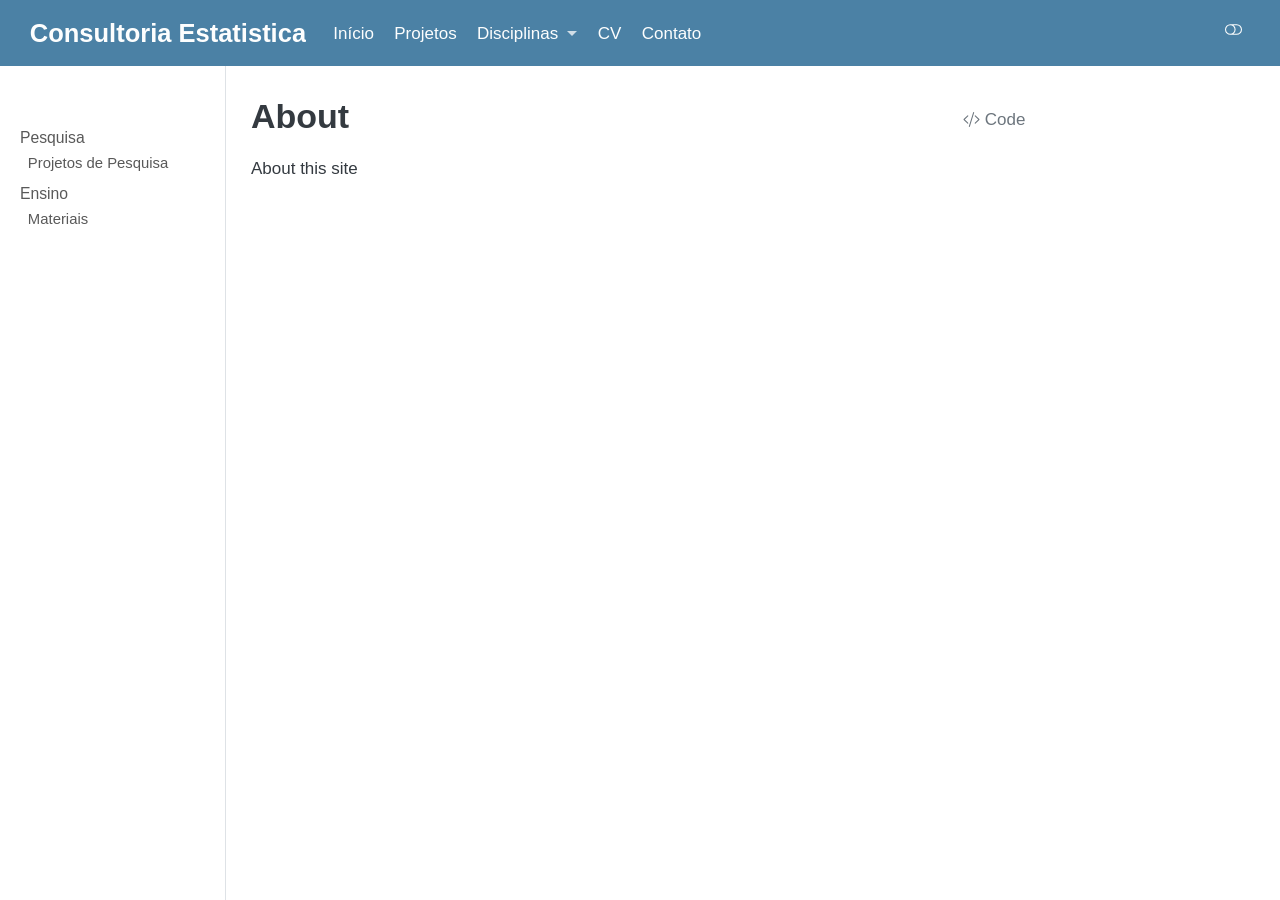
==== commit e04804d9: "criando site consultoria estatistica" ====
--- a/docs/index.html
+++ b/docs/index.html
@@ -1,1070 +1,8 @@
-<!DOCTYPE html>
-<html xmlns="http://www.w3.org/1999/xhtml" lang="en" xml:lang="en"><head>
-
-<meta charset="utf-8">
-<meta name="generator" content="quarto-1.5.56">
-
-<meta name="viewport" content="width=device-width, initial-scale=1.0, user-scalable=yes">
-
-
-<title>Prof.&nbsp;Pedro M. Almeida-Junior – Consultoria Estatistica</title>
-<style>
-code{white-space: pre-wrap;}
-span.smallcaps{font-variant: small-caps;}
-div.columns{display: flex; gap: min(4vw, 1.5em);}
-div.column{flex: auto; overflow-x: auto;}
-div.hanging-indent{margin-left: 1.5em; text-indent: -1.5em;}
-ul.task-list{list-style: none;}
-ul.task-list li input[type="checkbox"] {
-  width: 0.8em;
-  margin: 0 0.8em 0.2em -1em; /* quarto-specific, see https://github.com/quarto-dev/quarto-cli/issues/4556 */ 
-  vertical-align: middle;
-}
-/* CSS for syntax highlighting */
-pre > code.sourceCode { white-space: pre; position: relative; }
-pre > code.sourceCode > span { line-height: 1.25; }
-pre > code.sourceCode > span:empty { height: 1.2em; }
-.sourceCode { overflow: visible; }
-code.sourceCode > span { color: inherit; text-decoration: inherit; }
-div.sourceCode { margin: 1em 0; }
-pre.sourceCode { margin: 0; }
-@media screen {
-div.sourceCode { overflow: auto; }
-}
-@media print {
-pre > code.sourceCode { white-space: pre-wrap; }
-pre > code.sourceCode > span { display: inline-block; text-indent: -5em; padding-left: 5em; }
-}
-pre.numberSource code
-  { counter-reset: source-line 0; }
-pre.numberSource code > span
-  { position: relative; left: -4em; counter-increment: source-line; }
-pre.numberSource code > span > a:first-child::before
-  { content: counter(source-line);
-    position: relative; left: -1em; text-align: right; vertical-align: baseline;
-    border: none; display: inline-block;
-    -webkit-touch-callout: none; -webkit-user-select: none;
-    -khtml-user-select: none; -moz-user-select: none;
-    -ms-user-select: none; user-select: none;
-    padding: 0 4px; width: 4em;
-  }
-pre.numberSource { margin-left: 3em;  padding-left: 4px; }
-div.sourceCode
-  {   }
-@media screen {
-pre > code.sourceCode > span > a:first-child::before { text-decoration: underline; }
-}
-</style>
-
-
-<script src="site_libs/quarto-nav/quarto-nav.js"></script>
-<script src="site_libs/quarto-nav/headroom.min.js"></script>
-<script src="site_libs/clipboard/clipboard.min.js"></script>
-<script src="site_libs/quarto-search/autocomplete.umd.js"></script>
-<script src="site_libs/quarto-search/fuse.min.js"></script>
-<script src="site_libs/quarto-search/quarto-search.js"></script>
-<meta name="quarto:offset" content="./">
-<script src="site_libs/quarto-html/quarto.js"></script>
-<script src="site_libs/quarto-html/popper.min.js"></script>
-<script src="site_libs/quarto-html/tippy.umd.min.js"></script>
-<link href="site_libs/quarto-html/tippy.css" rel="stylesheet">
-<link href="site_libs/quarto-html/quarto-syntax-highlighting.css" rel="stylesheet" class="quarto-color-scheme" id="quarto-text-highlighting-styles">
-<link href="site_libs/quarto-html/quarto-syntax-highlighting-dark.css" rel="prefetch" class="quarto-color-scheme quarto-color-alternate" id="quarto-text-highlighting-styles">
-<script src="site_libs/bootstrap/bootstrap.min.js"></script>
-<link href="site_libs/bootstrap/bootstrap-icons.css" rel="stylesheet">
-<link href="site_libs/bootstrap/bootstrap.min.css" rel="stylesheet" class="quarto-color-scheme" id="quarto-bootstrap" data-mode="light">
-<link href="site_libs/bootstrap/bootstrap-dark.min.css" rel="prefetch" class="quarto-color-scheme quarto-color-alternate" id="quarto-bootstrap" data-mode="dark">
-<script id="quarto-search-options" type="application/json">{
-  "location": "navbar",
-  "copy-button": false,
-  "collapse-after": 3,
-  "panel-placement": "end",
-  "type": "overlay",
-  "limit": 50,
-  "keyboard-shortcut": [
-    "f",
-    "/",
-    "s"
-  ],
-  "show-item-context": false,
-  "language": {
-    "search-no-results-text": "No results",
-    "search-matching-documents-text": "matching documents",
-    "search-copy-link-title": "Copy link to search",
-    "search-hide-matches-text": "Hide additional matches",
-    "search-more-match-text": "more match in this document",
-    "search-more-matches-text": "more matches in this document",
-    "search-clear-button-title": "Clear",
-    "search-text-placeholder": "",
-    "search-detached-cancel-button-title": "Cancel",
-    "search-submit-button-title": "Submit",
-    "search-label": "Search"
-  }
-}</script>
-<link href="site_libs/htmltools-fill-0.5.9/fill.css" rel="stylesheet">
-
-<script src="site_libs/htmlwidgets-1.6.4/htmlwidgets.js"></script>
-
-<link href="site_libs/datatables-css-0.0.0/datatables-crosstalk.css" rel="stylesheet">
-
-<script src="site_libs/datatables-binding-0.34.0/datatables.js"></script>
-
-<script src="site_libs/jquery-3.6.0/jquery-3.6.0.min.js"></script>
-
-<link href="site_libs/dt-core-1.13.6/css/jquery.dataTables.min.css" rel="stylesheet">
-
-<link href="site_libs/dt-core-1.13.6/css/jquery.dataTables.extra.css" rel="stylesheet">
-
-<script src="site_libs/dt-core-1.13.6/js/jquery.dataTables.min.js"></script>
-
-<link href="site_libs/crosstalk-1.2.2/css/crosstalk.min.css" rel="stylesheet">
-
-<script src="site_libs/crosstalk-1.2.2/js/crosstalk.min.js"></script>
-
-
-
-<link rel="stylesheet" href="styles.css">
-</head>
-
-<body class="nav-sidebar docked nav-fixed">
-
-<div id="quarto-search-results"></div>
-  <header id="quarto-header" class="headroom fixed-top">
-    <nav class="navbar navbar-expand-lg " data-bs-theme="dark">
-      <div class="navbar-container container-fluid">
-      <div class="navbar-brand-container mx-auto">
-    <a class="navbar-brand" href="./index.html">
-    <span class="navbar-title">Consultoria Estatistica</span>
-    </a>
-  </div>
-            <div id="quarto-search" class="" title="Search"></div>
-          <button class="navbar-toggler" type="button" data-bs-toggle="collapse" data-bs-target="#navbarCollapse" aria-controls="navbarCollapse" role="menu" aria-expanded="false" aria-label="Toggle navigation" onclick="if (window.quartoToggleHeadroom) { window.quartoToggleHeadroom(); }">
-  <span class="navbar-toggler-icon"></span>
-</button>
-          <div class="collapse navbar-collapse" id="navbarCollapse">
-            <ul class="navbar-nav navbar-nav-scroll me-auto">
-  <li class="nav-item">
-    <a class="nav-link active" href="./index.html" aria-current="page"> 
-<span class="menu-text">Início</span></a>
-  </li>  
-  <li class="nav-item">
-    <a class="nav-link" href="./projects.html"> 
-<span class="menu-text">Projetos</span></a>
-  </li>  
-  <li class="nav-item dropdown ">
-    <a class="nav-link dropdown-toggle" href="#" id="nav-menu-disciplinas" role="link" data-bs-toggle="dropdown" aria-expanded="false">
- <span class="menu-text">Disciplinas</span>
-    </a>
-    <ul class="dropdown-menu" aria-labelledby="nav-menu-disciplinas">    
-        <li>
-    <a class="dropdown-item" href="./courses.html">
- <span class="dropdown-text">Página geral</span></a>
-  </li>  
-        <li>
-    <a class="dropdown-item" href="./courses.html">
- <span class="dropdown-text">Consultoria Estatística</span></a>
-  </li>  
-    </ul>
-  </li>
-  <li class="nav-item">
-    <a class="nav-link" href="./cv.html"> 
-<span class="menu-text">CV</span></a>
-  </li>  
-  <li class="nav-item">
-    <a class="nav-link" href="./contact.html"> 
-<span class="menu-text">Contato</span></a>
-  </li>  
-</ul>
-            <ul class="navbar-nav navbar-nav-scroll ms-auto">
-  <li class="nav-item compact">
-    <a class="nav-link" href="https://github.com/seu-usuario"> <i class="bi bi-github" role="img">
-</i> 
-<span class="menu-text"></span></a>
-  </li>  
-  <li class="nav-item compact">
-    <a class="nav-link" href="https://www.linkedin.com/in/seu-usuario/"> <i class="bi bi-linkedin" role="img">
-</i> 
-<span class="menu-text"></span></a>
-  </li>  
-</ul>
-          </div> <!-- /navcollapse -->
-            <div class="quarto-navbar-tools">
-  <a href="" class="quarto-color-scheme-toggle quarto-navigation-tool  px-1" onclick="window.quartoToggleColorScheme(); return false;" title="Toggle dark mode"><i class="bi"></i></a>
-</div>
-      </div> <!-- /container-fluid -->
-    </nav>
-  <nav class="quarto-secondary-nav">
-    <div class="container-fluid d-flex">
-      <button type="button" class="quarto-btn-toggle btn" data-bs-toggle="collapse" role="button" data-bs-target=".quarto-sidebar-collapse-item" aria-controls="quarto-sidebar" aria-expanded="false" aria-label="Toggle sidebar navigation" onclick="if (window.quartoToggleHeadroom) { window.quartoToggleHeadroom(); }">
-        <i class="bi bi-layout-text-sidebar-reverse"></i>
-      </button>
-        <nav class="quarto-page-breadcrumbs" aria-label="breadcrumb"><ol class="breadcrumb"><li class="breadcrumb-item">Prof.&nbsp;Pedro M. Almeida-Junior</li></ol></nav>
-        <a class="flex-grow-1" role="navigation" data-bs-toggle="collapse" data-bs-target=".quarto-sidebar-collapse-item" aria-controls="quarto-sidebar" aria-expanded="false" aria-label="Toggle sidebar navigation" onclick="if (window.quartoToggleHeadroom) { window.quartoToggleHeadroom(); }">      
-        </a>
-      <button type="button" class="btn quarto-search-button" aria-label="Search" onclick="window.quartoOpenSearch();">
-        <i class="bi bi-search"></i>
-      </button>
-    </div>
-  </nav>
-</header>
-<!-- content -->
-<div id="quarto-content" class="quarto-container page-columns page-rows-contents page-layout-article page-navbar">
-<!-- sidebar -->
-  <nav id="quarto-sidebar" class="sidebar collapse collapse-horizontal quarto-sidebar-collapse-item sidebar-navigation docked overflow-auto">
-        <div class="mt-2 flex-shrink-0 align-items-center">
-        <div class="sidebar-search">
-        <div id="quarto-search" class="" title="Search"></div>
-        </div>
-        </div>
-    <div class="sidebar-menu-container"> 
-    <ul class="list-unstyled mt-1">
-        <li class="sidebar-item sidebar-item-section">
-      <div class="sidebar-item-container"> 
-            <a class="sidebar-item-text sidebar-link text-start" data-bs-toggle="collapse" data-bs-target="#quarto-sidebar-section-1" role="navigation" aria-expanded="true">
- <span class="menu-text">Pesquisa</span></a>
-          <a class="sidebar-item-toggle text-start" data-bs-toggle="collapse" data-bs-target="#quarto-sidebar-section-1" role="navigation" aria-expanded="true" aria-label="Toggle section">
-            <i class="bi bi-chevron-right ms-2"></i>
-          </a> 
-      </div>
-      <ul id="quarto-sidebar-section-1" class="collapse list-unstyled sidebar-section depth1 show">  
-          <li class="sidebar-item">
-  <div class="sidebar-item-container"> 
-  <a href="./publications.html" class="sidebar-item-text sidebar-link">
- <span class="menu-text">Publicações</span></a>
-  </div>
-</li>
-          <li class="sidebar-item">
-  <div class="sidebar-item-container"> 
-  <a href="./projects.html" class="sidebar-item-text sidebar-link">
- <span class="menu-text">Projetos de Pesquisa</span></a>
-  </div>
-</li>
-      </ul>
-  </li>
-        <li class="sidebar-item sidebar-item-section">
-      <div class="sidebar-item-container"> 
-            <a class="sidebar-item-text sidebar-link text-start" data-bs-toggle="collapse" data-bs-target="#quarto-sidebar-section-2" role="navigation" aria-expanded="true">
- <span class="menu-text">Ensino</span></a>
-          <a class="sidebar-item-toggle text-start" data-bs-toggle="collapse" data-bs-target="#quarto-sidebar-section-2" role="navigation" aria-expanded="true" aria-label="Toggle section">
-            <i class="bi bi-chevron-right ms-2"></i>
-          </a> 
-      </div>
-      <ul id="quarto-sidebar-section-2" class="collapse list-unstyled sidebar-section depth1 show">  
-          <li class="sidebar-item">
-  <div class="sidebar-item-container"> 
-  <a href="./courses.html" class="sidebar-item-text sidebar-link">
- <span class="menu-text">Disciplinas</span></a>
-  </div>
-</li>
-          <li class="sidebar-item">
-  <div class="sidebar-item-container"> 
-  <a href="./materials.html" class="sidebar-item-text sidebar-link">
- <span class="menu-text">Materiais</span></a>
-  </div>
-</li>
-      </ul>
-  </li>
-    </ul>
-    </div>
-</nav>
-<div id="quarto-sidebar-glass" class="quarto-sidebar-collapse-item" data-bs-toggle="collapse" data-bs-target=".quarto-sidebar-collapse-item"></div>
-<!-- margin-sidebar -->
-    <div id="quarto-margin-sidebar" class="sidebar margin-sidebar">
-        <nav id="TOC" role="doc-toc" class="toc-active">
-    <h2 id="toc-title">On this page</h2>
-  <ul>
-  <li><a href="#sobre-mim" id="toc-sobre-mim" class="nav-link active" data-scroll-target="#sobre-mim">Sobre mim</a>
-  <ul class="collapse">
-  <li><a href="#áreas-de-interesse" id="toc-áreas-de-interesse" class="nav-link" data-scroll-target="#áreas-de-interesse">Áreas de Interesse</a></li>
-  <li><a href="#formação" id="toc-formação" class="nav-link" data-scroll-target="#formação">Formação</a></li>
-  <li><a href="#destaques-recentes" id="toc-destaques-recentes" class="nav-link" data-scroll-target="#destaques-recentes">Destaques Recentes</a></li>
-  </ul></li>
-  </ul>
-</nav>
-    </div>
-<!-- main -->
-<div class="quarto-about-jolla">
-  <img src="figuras/profile2.jpg" class="about-image
-  round " style="height: 15em; width: 15em;">
- <header id="title-block-header" class="quarto-title-block default">
-<div class="quarto-title">
-<div class="quarto-title-block"><div><h1 class="title">Prof.&nbsp;Pedro M. Almeida-Junior</h1><button type="button" class="btn code-tools-button" id="quarto-code-tools-source"><i class="bi"></i> Code</button></div></div>
-<p class="subtitle lead">Professor &amp; Pesquisador | Departamento de Estatística | UEPB</p>
-</div>
-<div class="quarto-title-meta">
-  </div>
-</header><main class="content" id="quarto-document-content">
-
-<section id="sobre-mim" class="level2">
-<h2 data-anchor-id="sobre-mim">Sobre mim</h2>
-<p>Sou professor e pesquisador no Departamento de Estatística da Universidade Estadual da Paraíba (UEPB). Atuo também como Estatístico/Cientista de dados na Capgemini Brasil. Gosto de desenvolver pesquisas nas áreas de Regressão e Séries Temporais. Também gosto de atuar no mercado de trabalho desenvolvendo modelos de <em>Machine Learning</em> no setor bancário.</p>
-<section id="áreas-de-interesse" class="level3">
-<h3 data-anchor-id="áreas-de-interesse">Áreas de Interesse</h3>
-<div class="areas">
-<p><span>Estatística Aplicada</span> <span>Séries Temporais</span> <span>Machine Learning</span> <span>Ciência de Dados</span></p>
-</div>
-<div class="areas">
-<p><span>Sensoriamento Remoto (SAR)</span> <span>Estatística Espacial</span></p>
-</div>
-</section>
-<section id="formação" class="level3">
-<h3 data-anchor-id="formação">Formação</h3>
-<div class="grid">
-<div class="g-col-4">
-<p><strong>PhD em Estatística</strong><br>
-UFPE | 2021</p>
-</div>
-<div class="g-col-4">
-<p><strong>Mestrado em Estatística</strong><br>
-UFPE | 2016</p>
-</div>
-<div class="g-col-4">
-<p><strong>Bacharelado em Estatística</strong><br>
-UFPB | 2014</p>
-</div>
-</div>
-</section>
-<section id="destaques-recentes" class="level3">
-<h3 data-anchor-id="destaques-recentes">Destaques Recentes</h3>
-<div class="cell">
-<div class="cell-output-display">
-<div class="datatables html-widget html-fill-item" id="htmlwidget-6f9fd30cd6f3abb69f25" style="width:100%;height:auto;"></div>
-<script type="application/json" data-for="htmlwidget-6f9fd30cd6f3abb69f25">{"x":{"filter":"none","vertical":false,"data":[[2023,2022,2021],["Generalized gamma ARMA process for synthetic aperture radar amplitude and intensity data","K-Bessel regression model for speckled data","ARMA process for speckled data"],["Environmetrics","JAS","JSCS"],[null,null,null]],"container":"<table class=\"display\">\n  <thead>\n    <tr>\n      <th>Ano<\/th>\n      <th>Titulo<\/th>\n      <th>Journal<\/th>\n      <th>Impacto<\/th>\n    <\/tr>\n  <\/thead>\n<\/table>","options":{"pageLength":5,"dom":"t","columnDefs":[{"className":"dt-center","targets":[0,3]},{"name":"Ano","targets":0},{"name":"Titulo","targets":1},{"name":"Journal","targets":2},{"name":"Impacto","targets":3}],"order":[],"autoWidth":false,"orderClasses":false,"lengthMenu":[5,10,25,50,100]}},"evals":[],"jsHooks":[]}</script>
-</div>
-</div>
-<hr>
-
-
-<!-- -->
-</section>
-</section>
-</main> 
-  <hr class="about-sep">
-   <div class="about-links">
-  <a href="https://www.linkedin.com/in/seu-usuario/" class="about-link" rel="" target="">
-    <i class="bi bi-linkedin"></i>
-     <span class="about-link-text">Linkedin</span>
-  </a>
-  <a href="https://github.com/seu-usuario" class="about-link" rel="" target="">
-    <i class="bi bi-github"></i>
-     <span class="about-link-text">Github</span>
-  </a>
-  <a href="mailto:seu-email" class="about-link" rel="" target="">
-    <i class="bi bi-envelope"></i>
-     <span class="about-link-text">Email</span>
-  </a>
-</div>
-</div>
- <!-- /main -->
-<script id="quarto-html-after-body" type="application/javascript">
-window.document.addEventListener("DOMContentLoaded", function (event) {
-  const toggleBodyColorMode = (bsSheetEl) => {
-    const mode = bsSheetEl.getAttribute("data-mode");
-    const bodyEl = window.document.querySelector("body");
-    if (mode === "dark") {
-      bodyEl.classList.add("quarto-dark");
-      bodyEl.classList.remove("quarto-light");
-    } else {
-      bodyEl.classList.add("quarto-light");
-      bodyEl.classList.remove("quarto-dark");
-    }
-  }
-  const toggleBodyColorPrimary = () => {
-    const bsSheetEl = window.document.querySelector("link#quarto-bootstrap");
-    if (bsSheetEl) {
-      toggleBodyColorMode(bsSheetEl);
-    }
-  }
-  toggleBodyColorPrimary();  
-  const disableStylesheet = (stylesheets) => {
-    for (let i=0; i < stylesheets.length; i++) {
-      const stylesheet = stylesheets[i];
-      stylesheet.rel = 'prefetch';
-    }
-  }
-  const enableStylesheet = (stylesheets) => {
-    for (let i=0; i < stylesheets.length; i++) {
-      const stylesheet = stylesheets[i];
-      stylesheet.rel = 'stylesheet';
-    }
-  }
-  const manageTransitions = (selector, allowTransitions) => {
-    const els = window.document.querySelectorAll(selector);
-    for (let i=0; i < els.length; i++) {
-      const el = els[i];
-      if (allowTransitions) {
-        el.classList.remove('notransition');
-      } else {
-        el.classList.add('notransition');
-      }
-    }
-  }
-  const toggleGiscusIfUsed = (isAlternate, darkModeDefault) => {
-    const baseTheme = document.querySelector('#giscus-base-theme')?.value ?? 'light';
-    const alternateTheme = document.querySelector('#giscus-alt-theme')?.value ?? 'dark';
-    let newTheme = '';
-    if(darkModeDefault) {
-      newTheme = isAlternate ? baseTheme : alternateTheme;
-    } else {
-      newTheme = isAlternate ? alternateTheme : baseTheme;
-    }
-    const changeGiscusTheme = () => {
-      // From: https://github.com/giscus/giscus/issues/336
-      const sendMessage = (message) => {
-        const iframe = document.querySelector('iframe.giscus-frame');
-        if (!iframe) return;
-        iframe.contentWindow.postMessage({ giscus: message }, 'https://giscus.app');
-      }
-      sendMessage({
-        setConfig: {
-          theme: newTheme
-        }
-      });
-    }
-    const isGiscussLoaded = window.document.querySelector('iframe.giscus-frame') !== null;
-    if (isGiscussLoaded) {
-      changeGiscusTheme();
-    }
-  }
-  const toggleColorMode = (alternate) => {
-    // Switch the stylesheets
-    const alternateStylesheets = window.document.querySelectorAll('link.quarto-color-scheme.quarto-color-alternate');
-    manageTransitions('#quarto-margin-sidebar .nav-link', false);
-    if (alternate) {
-      enableStylesheet(alternateStylesheets);
-      for (const sheetNode of alternateStylesheets) {
-        if (sheetNode.id === "quarto-bootstrap") {
-          toggleBodyColorMode(sheetNode);
-        }
-      }
-    } else {
-      disableStylesheet(alternateStylesheets);
-      toggleBodyColorPrimary();
-    }
-    manageTransitions('#quarto-margin-sidebar .nav-link', true);
-    // Switch the toggles
-    const toggles = window.document.querySelectorAll('.quarto-color-scheme-toggle');
-    for (let i=0; i < toggles.length; i++) {
-      const toggle = toggles[i];
-      if (toggle) {
-        if (alternate) {
-          toggle.classList.add("alternate");     
-        } else {
-          toggle.classList.remove("alternate");
-        }
-      }
-    }
-    // Hack to workaround the fact that safari doesn't
-    // properly recolor the scrollbar when toggling (#1455)
-    if (navigator.userAgent.indexOf('Safari') > 0 && navigator.userAgent.indexOf('Chrome') == -1) {
-      manageTransitions("body", false);
-      window.scrollTo(0, 1);
-      setTimeout(() => {
-        window.scrollTo(0, 0);
-        manageTransitions("body", true);
-      }, 40);  
-    }
-  }
-  const isFileUrl = () => { 
-    return window.location.protocol === 'file:';
-  }
-  const hasAlternateSentinel = () => {  
-    let styleSentinel = getColorSchemeSentinel();
-    if (styleSentinel !== null) {
-      return styleSentinel === "alternate";
-    } else {
-      return false;
-    }
-  }
-  const setStyleSentinel = (alternate) => {
-    const value = alternate ? "alternate" : "default";
-    if (!isFileUrl()) {
-      window.localStorage.setItem("quarto-color-scheme", value);
-    } else {
-      localAlternateSentinel = value;
-    }
-  }
-  const getColorSchemeSentinel = () => {
-    if (!isFileUrl()) {
-      const storageValue = window.localStorage.getItem("quarto-color-scheme");
-      return storageValue != null ? storageValue : localAlternateSentinel;
-    } else {
-      return localAlternateSentinel;
-    }
-  }
-  const darkModeDefault = false;
-  let localAlternateSentinel = darkModeDefault ? 'alternate' : 'default';
-  // Dark / light mode switch
-  window.quartoToggleColorScheme = () => {
-    // Read the current dark / light value 
-    let toAlternate = !hasAlternateSentinel();
-    toggleColorMode(toAlternate);
-    setStyleSentinel(toAlternate);
-    toggleGiscusIfUsed(toAlternate, darkModeDefault);
-  };
-  // Ensure there is a toggle, if there isn't float one in the top right
-  if (window.document.querySelector('.quarto-color-scheme-toggle') === null) {
-    const a = window.document.createElement('a');
-    a.classList.add('top-right');
-    a.classList.add('quarto-color-scheme-toggle');
-    a.href = "";
-    a.onclick = function() { try { window.quartoToggleColorScheme(); } catch {} return false; };
-    const i = window.document.createElement("i");
-    i.classList.add('bi');
-    a.appendChild(i);
-    window.document.body.appendChild(a);
-  }
-  // Switch to dark mode if need be
-  if (hasAlternateSentinel()) {
-    toggleColorMode(true);
-  } else {
-    toggleColorMode(false);
-  }
-  const isCodeAnnotation = (el) => {
-    for (const clz of el.classList) {
-      if (clz.startsWith('code-annotation-')) {                     
-        return true;
-      }
-    }
-    return false;
-  }
-  const onCopySuccess = function(e) {
-    // button target
-    const button = e.trigger;
-    // don't keep focus
-    button.blur();
-    // flash "checked"
-    button.classList.add('code-copy-button-checked');
-    var currentTitle = button.getAttribute("title");
-    button.setAttribute("title", "Copied!");
-    let tooltip;
-    if (window.bootstrap) {
-      button.setAttribute("data-bs-toggle", "tooltip");
-      button.setAttribute("data-bs-placement", "left");
-      button.setAttribute("data-bs-title", "Copied!");
-      tooltip = new bootstrap.Tooltip(button, 
-        { trigger: "manual", 
-          customClass: "code-copy-button-tooltip",
-          offset: [0, -8]});
-      tooltip.show();    
-    }
-    setTimeout(function() {
-      if (tooltip) {
-        tooltip.hide();
-        button.removeAttribute("data-bs-title");
-        button.removeAttribute("data-bs-toggle");
-        button.removeAttribute("data-bs-placement");
-      }
-      button.setAttribute("title", currentTitle);
-      button.classList.remove('code-copy-button-checked');
-    }, 1000);
-    // clear code selection
-    e.clearSelection();
-  }
-  const getTextToCopy = function(trigger) {
-      const codeEl = trigger.previousElementSibling.cloneNode(true);
-      for (const childEl of codeEl.children) {
-        if (isCodeAnnotation(childEl)) {
-          childEl.remove();
-        }
-      }
-      return codeEl.innerText;
-  }
-  const clipboard = new window.ClipboardJS('.code-copy-button:not([data-in-quarto-modal])', {
-    text: getTextToCopy
-  });
-  clipboard.on('success', onCopySuccess);
-  if (window.document.getElementById('quarto-embedded-source-code-modal')) {
-    // For code content inside modals, clipBoardJS needs to be initialized with a container option
-    // TODO: Check when it could be a function (https://github.com/zenorocha/clipboard.js/issues/860)
-    const clipboardModal = new window.ClipboardJS('.code-copy-button[data-in-quarto-modal]', {
-      text: getTextToCopy,
-      container: window.document.getElementById('quarto-embedded-source-code-modal')
-    });
-    clipboardModal.on('success', onCopySuccess);
-  }
-  const viewSource = window.document.getElementById('quarto-view-source') ||
-                     window.document.getElementById('quarto-code-tools-source');
-  if (viewSource) {
-    const sourceUrl = viewSource.getAttribute("data-quarto-source-url");
-    viewSource.addEventListener("click", function(e) {
-      if (sourceUrl) {
-        // rstudio viewer pane
-        if (/\bcapabilities=\b/.test(window.location)) {
-          window.open(sourceUrl);
-        } else {
-          window.location.href = sourceUrl;
-        }
-      } else {
-        const modal = new bootstrap.Modal(document.getElementById('quarto-embedded-source-code-modal'));
-        modal.show();
-      }
-      return false;
-    });
-  }
-  function toggleCodeHandler(show) {
-    return function(e) {
-      const detailsSrc = window.document.querySelectorAll(".cell > details > .sourceCode");
-      for (let i=0; i<detailsSrc.length; i++) {
-        const details = detailsSrc[i].parentElement;
-        if (show) {
-          details.open = true;
-        } else {
-          details.removeAttribute("open");
-        }
-      }
-      const cellCodeDivs = window.document.querySelectorAll(".cell > .sourceCode");
-      const fromCls = show ? "hidden" : "unhidden";
-      const toCls = show ? "unhidden" : "hidden";
-      for (let i=0; i<cellCodeDivs.length; i++) {
-        const codeDiv = cellCodeDivs[i];
-        if (codeDiv.classList.contains(fromCls)) {
-          codeDiv.classList.remove(fromCls);
-          codeDiv.classList.add(toCls);
-        } 
-      }
-      return false;
-    }
-  }
-  const hideAllCode = window.document.getElementById("quarto-hide-all-code");
-  if (hideAllCode) {
-    hideAllCode.addEventListener("click", toggleCodeHandler(false));
-  }
-  const showAllCode = window.document.getElementById("quarto-show-all-code");
-  if (showAllCode) {
-    showAllCode.addEventListener("click", toggleCodeHandler(true));
-  }
-    var localhostRegex = new RegExp(/^(?:http|https):\/\/localhost\:?[0-9]*\//);
-    var mailtoRegex = new RegExp(/^mailto:/);
-      var filterRegex = new RegExp('/' + window.location.host + '/');
-    var isInternal = (href) => {
-        return filterRegex.test(href) || localhostRegex.test(href) || mailtoRegex.test(href);
-    }
-    // Inspect non-navigation links and adorn them if external
- 	var links = window.document.querySelectorAll('a[href]:not(.nav-link):not(.navbar-brand):not(.toc-action):not(.sidebar-link):not(.sidebar-item-toggle):not(.pagination-link):not(.no-external):not([aria-hidden]):not(.dropdown-item):not(.quarto-navigation-tool):not(.about-link)');
-    for (var i=0; i<links.length; i++) {
-      const link = links[i];
-      if (!isInternal(link.href)) {
-        // undo the damage that might have been done by quarto-nav.js in the case of
-        // links that we want to consider external
-        if (link.dataset.originalHref !== undefined) {
-          link.href = link.dataset.originalHref;
-        }
-      }
-    }
-  function tippyHover(el, contentFn, onTriggerFn, onUntriggerFn) {
-    const config = {
-      allowHTML: true,
-      maxWidth: 500,
-      delay: 100,
-      arrow: false,
-      appendTo: function(el) {
-          return el.parentElement;
-      },
-      interactive: true,
-      interactiveBorder: 10,
-      theme: 'quarto',
-      placement: 'bottom-start',
-    };
-    if (contentFn) {
-      config.content = contentFn;
-    }
-    if (onTriggerFn) {
-      config.onTrigger = onTriggerFn;
-    }
-    if (onUntriggerFn) {
-      config.onUntrigger = onUntriggerFn;
-    }
-    window.tippy(el, config); 
-  }
-  const noterefs = window.document.querySelectorAll('a[role="doc-noteref"]');
-  for (var i=0; i<noterefs.length; i++) {
-    const ref = noterefs[i];
-    tippyHover(ref, function() {
-      // use id or data attribute instead here
-      let href = ref.getAttribute('data-footnote-href') || ref.getAttribute('href');
-      try { href = new URL(href).hash; } catch {}
-      const id = href.replace(/^#\/?/, "");
-      const note = window.document.getElementById(id);
-      if (note) {
-        return note.innerHTML;
-      } else {
-        return "";
-      }
-    });
-  }
-  const xrefs = window.document.querySelectorAll('a.quarto-xref');
-  const processXRef = (id, note) => {
-    // Strip column container classes
-    const stripColumnClz = (el) => {
-      el.classList.remove("page-full", "page-columns");
-      if (el.children) {
-        for (const child of el.children) {
-          stripColumnClz(child);
-        }
-      }
-    }
-    stripColumnClz(note)
-    if (id === null || id.startsWith('sec-')) {
-      // Special case sections, only their first couple elements
-      const container = document.createElement("div");
-      if (note.children && note.children.length > 2) {
-        container.appendChild(note.children[0].cloneNode(true));
-        for (let i = 1; i < note.children.length; i++) {
-          const child = note.children[i];
-          if (child.tagName === "P" && child.innerText === "") {
-            continue;
-          } else {
-            container.appendChild(child.cloneNode(true));
-            break;
-          }
-        }
-        if (window.Quarto?.typesetMath) {
-          window.Quarto.typesetMath(container);
-        }
-        return container.innerHTML
-      } else {
-        if (window.Quarto?.typesetMath) {
-          window.Quarto.typesetMath(note);
-        }
-        return note.innerHTML;
-      }
-    } else {
-      // Remove any anchor links if they are present
-      const anchorLink = note.querySelector('a.anchorjs-link');
-      if (anchorLink) {
-        anchorLink.remove();
-      }
-      if (window.Quarto?.typesetMath) {
-        window.Quarto.typesetMath(note);
-      }
-      // TODO in 1.5, we should make sure this works without a callout special case
-      if (note.classList.contains("callout")) {
-        return note.outerHTML;
-      } else {
-        return note.innerHTML;
-      }
-    }
-  }
-  for (var i=0; i<xrefs.length; i++) {
-    const xref = xrefs[i];
-    tippyHover(xref, undefined, function(instance) {
-      instance.disable();
-      let url = xref.getAttribute('href');
-      let hash = undefined; 
-      if (url.startsWith('#')) {
-        hash = url;
-      } else {
-        try { hash = new URL(url).hash; } catch {}
-      }
-      if (hash) {
-        const id = hash.replace(/^#\/?/, "");
-        const note = window.document.getElementById(id);
-        if (note !== null) {
-          try {
-            const html = processXRef(id, note.cloneNode(true));
-            instance.setContent(html);
-          } finally {
-            instance.enable();
-            instance.show();
-          }
-        } else {
-          // See if we can fetch this
-          fetch(url.split('#')[0])
-          .then(res => res.text())
-          .then(html => {
-            const parser = new DOMParser();
-            const htmlDoc = parser.parseFromString(html, "text/html");
-            const note = htmlDoc.getElementById(id);
-            if (note !== null) {
-              const html = processXRef(id, note);
-              instance.setContent(html);
-            } 
-          }).finally(() => {
-            instance.enable();
-            instance.show();
-          });
-        }
-      } else {
-        // See if we can fetch a full url (with no hash to target)
-        // This is a special case and we should probably do some content thinning / targeting
-        fetch(url)
-        .then(res => res.text())
-        .then(html => {
-          const parser = new DOMParser();
-          const htmlDoc = parser.parseFromString(html, "text/html");
-          const note = htmlDoc.querySelector('main.content');
-          if (note !== null) {
-            // This should only happen for chapter cross references
-            // (since there is no id in the URL)
-            // remove the first header
-            if (note.children.length > 0 && note.children[0].tagName === "HEADER") {
-              note.children[0].remove();
-            }
-            const html = processXRef(null, note);
-            instance.setContent(html);
-          } 
-        }).finally(() => {
-          instance.enable();
-          instance.show();
-        });
-      }
-    }, function(instance) {
-    });
-  }
-      let selectedAnnoteEl;
-      const selectorForAnnotation = ( cell, annotation) => {
-        let cellAttr = 'data-code-cell="' + cell + '"';
-        let lineAttr = 'data-code-annotation="' +  annotation + '"';
-        const selector = 'span[' + cellAttr + '][' + lineAttr + ']';
-        return selector;
-      }
-      const selectCodeLines = (annoteEl) => {
-        const doc = window.document;
-        const targetCell = annoteEl.getAttribute("data-target-cell");
-        const targetAnnotation = annoteEl.getAttribute("data-target-annotation");
-        const annoteSpan = window.document.querySelector(selectorForAnnotation(targetCell, targetAnnotation));
-        const lines = annoteSpan.getAttribute("data-code-lines").split(",");
-        const lineIds = lines.map((line) => {
-          return targetCell + "-" + line;
-        })
-        let top = null;
-        let height = null;
-        let parent = null;
-        if (lineIds.length > 0) {
-            //compute the position of the single el (top and bottom and make a div)
-            const el = window.document.getElementById(lineIds[0]);
-            top = el.offsetTop;
-            height = el.offsetHeight;
-            parent = el.parentElement.parentElement;
-          if (lineIds.length > 1) {
-            const lastEl = window.document.getElementById(lineIds[lineIds.length - 1]);
-            const bottom = lastEl.offsetTop + lastEl.offsetHeight;
-            height = bottom - top;
-          }
-          if (top !== null && height !== null && parent !== null) {
-            // cook up a div (if necessary) and position it 
-            let div = window.document.getElementById("code-annotation-line-highlight");
-            if (div === null) {
-              div = window.document.createElement("div");
-              div.setAttribute("id", "code-annotation-line-highlight");
-              div.style.position = 'absolute';
-              parent.appendChild(div);
-            }
-            div.style.top = top - 2 + "px";
-            div.style.height = height + 4 + "px";
-            div.style.left = 0;
-            let gutterDiv = window.document.getElementById("code-annotation-line-highlight-gutter");
-            if (gutterDiv === null) {
-              gutterDiv = window.document.createElement("div");
-              gutterDiv.setAttribute("id", "code-annotation-line-highlight-gutter");
-              gutterDiv.style.position = 'absolute';
-              const codeCell = window.document.getElementById(targetCell);
-              const gutter = codeCell.querySelector('.code-annotation-gutter');
-              gutter.appendChild(gutterDiv);
-            }
-            gutterDiv.style.top = top - 2 + "px";
-            gutterDiv.style.height = height + 4 + "px";
-          }
-          selectedAnnoteEl = annoteEl;
-        }
-      };
-      const unselectCodeLines = () => {
-        const elementsIds = ["code-annotation-line-highlight", "code-annotation-line-highlight-gutter"];
-        elementsIds.forEach((elId) => {
-          const div = window.document.getElementById(elId);
-          if (div) {
-            div.remove();
-          }
-        });
-        selectedAnnoteEl = undefined;
-      };
-        // Handle positioning of the toggle
-    window.addEventListener(
-      "resize",
-      throttle(() => {
-        elRect = undefined;
-        if (selectedAnnoteEl) {
-          selectCodeLines(selectedAnnoteEl);
-        }
-      }, 10)
-    );
-    function throttle(fn, ms) {
-    let throttle = false;
-    let timer;
-      return (...args) => {
-        if(!throttle) { // first call gets through
-            fn.apply(this, args);
-            throttle = true;
-        } else { // all the others get throttled
-            if(timer) clearTimeout(timer); // cancel #2
-            timer = setTimeout(() => {
-              fn.apply(this, args);
-              timer = throttle = false;
-            }, ms);
-        }
-      };
-    }
-      // Attach click handler to the DT
-      const annoteDls = window.document.querySelectorAll('dt[data-target-cell]');
-      for (const annoteDlNode of annoteDls) {
-        annoteDlNode.addEventListener('click', (event) => {
-          const clickedEl = event.target;
-          if (clickedEl !== selectedAnnoteEl) {
-            unselectCodeLines();
-            const activeEl = window.document.querySelector('dt[data-target-cell].code-annotation-active');
-            if (activeEl) {
-              activeEl.classList.remove('code-annotation-active');
-            }
-            selectCodeLines(clickedEl);
-            clickedEl.classList.add('code-annotation-active');
-          } else {
-            // Unselect the line
-            unselectCodeLines();
-            clickedEl.classList.remove('code-annotation-active');
-          }
-        });
-      }
-  const findCites = (el) => {
-    const parentEl = el.parentElement;
-    if (parentEl) {
-      const cites = parentEl.dataset.cites;
-      if (cites) {
-        return {
-          el,
-          cites: cites.split(' ')
-        };
-      } else {
-        return findCites(el.parentElement)
-      }
-    } else {
-      return undefined;
-    }
-  };
-  var bibliorefs = window.document.querySelectorAll('a[role="doc-biblioref"]');
-  for (var i=0; i<bibliorefs.length; i++) {
-    const ref = bibliorefs[i];
-    const citeInfo = findCites(ref);
-    if (citeInfo) {
-      tippyHover(citeInfo.el, function() {
-        var popup = window.document.createElement('div');
-        citeInfo.cites.forEach(function(cite) {
-          var citeDiv = window.document.createElement('div');
-          citeDiv.classList.add('hanging-indent');
-          citeDiv.classList.add('csl-entry');
-          var biblioDiv = window.document.getElementById('ref-' + cite);
-          if (biblioDiv) {
-            citeDiv.innerHTML = biblioDiv.innerHTML;
-          }
-          popup.appendChild(citeDiv);
-        });
-        return popup.innerHTML;
-      });
-    }
-  }
-});
-</script><div class="modal fade" id="quarto-embedded-source-code-modal" tabindex="-1" aria-labelledby="quarto-embedded-source-code-modal-label" aria-hidden="true"><div class="modal-dialog modal-dialog-scrollable"><div class="modal-content"><div class="modal-header"><h5 class="modal-title" id="quarto-embedded-source-code-modal-label">Source Code</h5><button class="btn-close" data-bs-dismiss="modal"></button></div><div class="modal-body"><div class="">
-<div class="sourceCode" id="cb1" data-shortcodes="false"><pre class="sourceCode markdown code-with-copy"><code class="sourceCode markdown"><span id="cb1-1"><a href="#cb1-1" aria-hidden="true" tabindex="-1"></a><span class="co">---</span></span>
-<span id="cb1-2"><a href="#cb1-2" aria-hidden="true" tabindex="-1"></a><span class="an">title:</span><span class="co"> "Prof. Pedro M. Almeida-Junior"</span></span>
-<span id="cb1-3"><a href="#cb1-3" aria-hidden="true" tabindex="-1"></a><span class="an">subtitle:</span><span class="co"> "Professor &amp; Pesquisador | Departamento de Estatística | UEPB"</span></span>
-<span id="cb1-4"><a href="#cb1-4" aria-hidden="true" tabindex="-1"></a><span class="an">image:</span><span class="co"> figuras/profile2.jpg</span></span>
-<span id="cb1-5"><a href="#cb1-5" aria-hidden="true" tabindex="-1"></a><span class="an">about:</span></span>
-<span id="cb1-6"><a href="#cb1-6" aria-hidden="true" tabindex="-1"></a><span class="co">  template: jolla</span></span>
-<span id="cb1-7"><a href="#cb1-7" aria-hidden="true" tabindex="-1"></a><span class="co">  links:</span></span>
-<span id="cb1-8"><a href="#cb1-8" aria-hidden="true" tabindex="-1"></a><span class="co">    - icon: linkedin</span></span>
-<span id="cb1-9"><a href="#cb1-9" aria-hidden="true" tabindex="-1"></a><span class="co">      text: Linkedin</span></span>
-<span id="cb1-10"><a href="#cb1-10" aria-hidden="true" tabindex="-1"></a><span class="co">      href: https://www.linkedin.com/in/seu-usuario/</span></span>
-<span id="cb1-11"><a href="#cb1-11" aria-hidden="true" tabindex="-1"></a><span class="co">    - icon: github</span></span>
-<span id="cb1-12"><a href="#cb1-12" aria-hidden="true" tabindex="-1"></a><span class="co">      text: Github</span></span>
-<span id="cb1-13"><a href="#cb1-13" aria-hidden="true" tabindex="-1"></a><span class="co">      href: https://github.com/seu-usuario</span></span>
-<span id="cb1-14"><a href="#cb1-14" aria-hidden="true" tabindex="-1"></a><span class="co">    - icon: envelope</span></span>
-<span id="cb1-15"><a href="#cb1-15" aria-hidden="true" tabindex="-1"></a><span class="co">      text: Email</span></span>
-<span id="cb1-16"><a href="#cb1-16" aria-hidden="true" tabindex="-1"></a><span class="co">      href: mailto:seu-email</span></span>
-<span id="cb1-17"><a href="#cb1-17" aria-hidden="true" tabindex="-1"></a><span class="an">format:</span></span>
-<span id="cb1-18"><a href="#cb1-18" aria-hidden="true" tabindex="-1"></a><span class="co">  html:</span></span>
-<span id="cb1-19"><a href="#cb1-19" aria-hidden="true" tabindex="-1"></a><span class="co">    css: styles.css</span></span>
-<span id="cb1-20"><a href="#cb1-20" aria-hidden="true" tabindex="-1"></a><span class="co">---</span></span>
-<span id="cb1-21"><a href="#cb1-21" aria-hidden="true" tabindex="-1"></a></span>
-<span id="cb1-22"><a href="#cb1-22" aria-hidden="true" tabindex="-1"></a></span>
-<span id="cb1-23"><a href="#cb1-23" aria-hidden="true" tabindex="-1"></a></span>
-<span id="cb1-24"><a href="#cb1-24" aria-hidden="true" tabindex="-1"></a><span class="fu">## Sobre mim</span></span>
-<span id="cb1-25"><a href="#cb1-25" aria-hidden="true" tabindex="-1"></a></span>
-<span id="cb1-26"><a href="#cb1-26" aria-hidden="true" tabindex="-1"></a>Sou professor e pesquisador no Departamento de Estatística da Universidade Estadual da Paraíba (UEPB). Atuo também como Estatístico/Cientista de dados na Capgemini Brasil. Gosto de desenvolver pesquisas nas áreas de Regressão e Séries Temporais. Também gosto de atuar no mercado de trabalho desenvolvendo modelos de *Machine Learning*  no setor bancário. </span>
-<span id="cb1-27"><a href="#cb1-27" aria-hidden="true" tabindex="-1"></a></span>
-<span id="cb1-28"><a href="#cb1-28" aria-hidden="true" tabindex="-1"></a><span class="fu">### Áreas de Interesse</span></span>
-<span id="cb1-29"><a href="#cb1-29" aria-hidden="true" tabindex="-1"></a></span>
-<span id="cb1-30"><a href="#cb1-30" aria-hidden="true" tabindex="-1"></a></span>
-<span id="cb1-31"><a href="#cb1-31" aria-hidden="true" tabindex="-1"></a>::: {.areas}</span>
-<span id="cb1-32"><a href="#cb1-32" aria-hidden="true" tabindex="-1"></a>&lt;span&gt;Estatística Aplicada&lt;/span&gt;</span>
-<span id="cb1-33"><a href="#cb1-33" aria-hidden="true" tabindex="-1"></a>&lt;span&gt;Séries Temporais&lt;/span&gt;</span>
-<span id="cb1-34"><a href="#cb1-34" aria-hidden="true" tabindex="-1"></a>&lt;span&gt;Machine Learning&lt;/span&gt;</span>
-<span id="cb1-35"><a href="#cb1-35" aria-hidden="true" tabindex="-1"></a>&lt;span&gt;Ciência de Dados&lt;/span&gt;</span>
-<span id="cb1-36"><a href="#cb1-36" aria-hidden="true" tabindex="-1"></a>:::</span>
-<span id="cb1-37"><a href="#cb1-37" aria-hidden="true" tabindex="-1"></a></span>
-<span id="cb1-38"><a href="#cb1-38" aria-hidden="true" tabindex="-1"></a>::: {.areas}</span>
-<span id="cb1-39"><a href="#cb1-39" aria-hidden="true" tabindex="-1"></a>&lt;span&gt;Sensoriamento Remoto (SAR)&lt;/span&gt;</span>
-<span id="cb1-40"><a href="#cb1-40" aria-hidden="true" tabindex="-1"></a>&lt;span&gt;Estatística Espacial&lt;/span&gt;</span>
-<span id="cb1-41"><a href="#cb1-41" aria-hidden="true" tabindex="-1"></a>:::</span>
-<span id="cb1-42"><a href="#cb1-42" aria-hidden="true" tabindex="-1"></a></span>
-<span id="cb1-43"><a href="#cb1-43" aria-hidden="true" tabindex="-1"></a><span class="fu">### Formação</span></span>
-<span id="cb1-44"><a href="#cb1-44" aria-hidden="true" tabindex="-1"></a></span>
-<span id="cb1-45"><a href="#cb1-45" aria-hidden="true" tabindex="-1"></a>::: {.grid}</span>
-<span id="cb1-46"><a href="#cb1-46" aria-hidden="true" tabindex="-1"></a></span>
-<span id="cb1-47"><a href="#cb1-47" aria-hidden="true" tabindex="-1"></a>::: {.g-col-4}</span>
-<span id="cb1-48"><a href="#cb1-48" aria-hidden="true" tabindex="-1"></a>**PhD em Estatística**  </span>
-<span id="cb1-49"><a href="#cb1-49" aria-hidden="true" tabindex="-1"></a>UFPE | 2021</span>
-<span id="cb1-50"><a href="#cb1-50" aria-hidden="true" tabindex="-1"></a>:::</span>
-<span id="cb1-51"><a href="#cb1-51" aria-hidden="true" tabindex="-1"></a></span>
-<span id="cb1-52"><a href="#cb1-52" aria-hidden="true" tabindex="-1"></a>::: {.g-col-4}</span>
-<span id="cb1-53"><a href="#cb1-53" aria-hidden="true" tabindex="-1"></a>**Mestrado em Estatística**  </span>
-<span id="cb1-54"><a href="#cb1-54" aria-hidden="true" tabindex="-1"></a>UFPE | 2016</span>
-<span id="cb1-55"><a href="#cb1-55" aria-hidden="true" tabindex="-1"></a>:::</span>
-<span id="cb1-56"><a href="#cb1-56" aria-hidden="true" tabindex="-1"></a></span>
-<span id="cb1-57"><a href="#cb1-57" aria-hidden="true" tabindex="-1"></a>::: {.g-col-4}</span>
-<span id="cb1-58"><a href="#cb1-58" aria-hidden="true" tabindex="-1"></a>**Bacharelado em Estatística**  </span>
-<span id="cb1-59"><a href="#cb1-59" aria-hidden="true" tabindex="-1"></a>UFPB | 2014</span>
-<span id="cb1-60"><a href="#cb1-60" aria-hidden="true" tabindex="-1"></a>:::</span>
-<span id="cb1-61"><a href="#cb1-61" aria-hidden="true" tabindex="-1"></a></span>
-<span id="cb1-62"><a href="#cb1-62" aria-hidden="true" tabindex="-1"></a>:::</span>
-<span id="cb1-63"><a href="#cb1-63" aria-hidden="true" tabindex="-1"></a></span>
-<span id="cb1-64"><a href="#cb1-64" aria-hidden="true" tabindex="-1"></a><span class="fu">### Destaques Recentes</span></span>
-<span id="cb1-65"><a href="#cb1-65" aria-hidden="true" tabindex="-1"></a></span>
-<span id="cb1-68"><a href="#cb1-68" aria-hidden="true" tabindex="-1"></a><span class="in">```{r}</span></span>
-<span id="cb1-69"><a href="#cb1-69" aria-hidden="true" tabindex="-1"></a><span class="co">#| echo: false</span></span>
-<span id="cb1-70"><a href="#cb1-70" aria-hidden="true" tabindex="-1"></a><span class="co">#| warning: false</span></span>
-<span id="cb1-71"><a href="#cb1-71" aria-hidden="true" tabindex="-1"></a><span class="co">#| message: false</span></span>
-<span id="cb1-72"><a href="#cb1-72" aria-hidden="true" tabindex="-1"></a><span class="fu">library</span>(DT)</span>
-<span id="cb1-73"><a href="#cb1-73" aria-hidden="true" tabindex="-1"></a><span class="fu">library</span>(dplyr)</span>
-<span id="cb1-74"><a href="#cb1-74" aria-hidden="true" tabindex="-1"></a></span>
-<span id="cb1-75"><a href="#cb1-75" aria-hidden="true" tabindex="-1"></a><span class="co"># Dados das publicações recentes (você pode carregar de um CSV)</span></span>
-<span id="cb1-76"><a href="#cb1-76" aria-hidden="true" tabindex="-1"></a>publicacoes_recentes <span class="ot">&lt;-</span> <span class="fu">data.frame</span>(</span>
-<span id="cb1-77"><a href="#cb1-77" aria-hidden="true" tabindex="-1"></a>  <span class="at">Ano =</span> <span class="fu">c</span>(<span class="dv">2023</span>, <span class="dv">2022</span>, <span class="dv">2021</span>),</span>
-<span id="cb1-78"><a href="#cb1-78" aria-hidden="true" tabindex="-1"></a>  <span class="at">Titulo =</span> <span class="fu">c</span>(</span>
-<span id="cb1-79"><a href="#cb1-79" aria-hidden="true" tabindex="-1"></a>    <span class="st">"Generalized gamma ARMA process for synthetic aperture radar amplitude and intensity data"</span>,</span>
-<span id="cb1-80"><a href="#cb1-80" aria-hidden="true" tabindex="-1"></a>    <span class="st">"K-Bessel regression model for speckled data"</span>, </span>
-<span id="cb1-81"><a href="#cb1-81" aria-hidden="true" tabindex="-1"></a>    <span class="st">"ARMA process for speckled data"</span></span>
-<span id="cb1-82"><a href="#cb1-82" aria-hidden="true" tabindex="-1"></a>  ),</span>
-<span id="cb1-83"><a href="#cb1-83" aria-hidden="true" tabindex="-1"></a>  <span class="at">Journal =</span> <span class="fu">c</span>(<span class="st">"Environmetrics"</span>, <span class="st">"JAS"</span>, <span class="st">"JSCS"</span>),</span>
-<span id="cb1-84"><a href="#cb1-84" aria-hidden="true" tabindex="-1"></a>  <span class="at">Impacto =</span> <span class="cn">NA</span></span>
-<span id="cb1-85"><a href="#cb1-85" aria-hidden="true" tabindex="-1"></a>)</span>
-<span id="cb1-86"><a href="#cb1-86" aria-hidden="true" tabindex="-1"></a></span>
-<span id="cb1-87"><a href="#cb1-87" aria-hidden="true" tabindex="-1"></a>DT<span class="sc">::</span><span class="fu">datatable</span>(</span>
-<span id="cb1-88"><a href="#cb1-88" aria-hidden="true" tabindex="-1"></a>  publicacoes_recentes,</span>
-<span id="cb1-89"><a href="#cb1-89" aria-hidden="true" tabindex="-1"></a>  <span class="at">options =</span> <span class="fu">list</span>(</span>
-<span id="cb1-90"><a href="#cb1-90" aria-hidden="true" tabindex="-1"></a>    <span class="at">pageLength =</span> <span class="dv">5</span>,</span>
-<span id="cb1-91"><a href="#cb1-91" aria-hidden="true" tabindex="-1"></a>    <span class="at">dom =</span> <span class="st">'t'</span>,</span>
-<span id="cb1-92"><a href="#cb1-92" aria-hidden="true" tabindex="-1"></a>    <span class="at">columnDefs =</span> <span class="fu">list</span>(<span class="fu">list</span>(<span class="at">className =</span> <span class="st">'dt-center'</span>, <span class="at">targets =</span> <span class="fu">c</span>(<span class="dv">0</span>, <span class="dv">3</span>)))</span>
-<span id="cb1-93"><a href="#cb1-93" aria-hidden="true" tabindex="-1"></a>  ),</span>
-<span id="cb1-94"><a href="#cb1-94" aria-hidden="true" tabindex="-1"></a>  <span class="at">rownames =</span> <span class="cn">FALSE</span></span>
-<span id="cb1-95"><a href="#cb1-95" aria-hidden="true" tabindex="-1"></a>)</span>
-<span id="cb1-96"><a href="#cb1-96" aria-hidden="true" tabindex="-1"></a><span class="in">```</span></span>
-<span id="cb1-97"><a href="#cb1-97" aria-hidden="true" tabindex="-1"></a></span>
-<span id="cb1-98"><a href="#cb1-98" aria-hidden="true" tabindex="-1"></a>---</span>
-</code><button title="Copy to Clipboard" class="code-copy-button" data-in-quarto-modal=""><i class="bi"></i></button></pre></div>
-</div></div></div></div></div>
-</div> <!-- /content -->
-
-
-
-
-</body></html>+<html xmlns="http://www.w3.org/1999/xhtml">    
+  <head>      
+    <title>Redirect to about.html</title>      
+    <meta http-equiv="refresh" content="0;URL='about.html'" />    
+  </head>    
+  <body> 
+  </body>  
+</html>     
